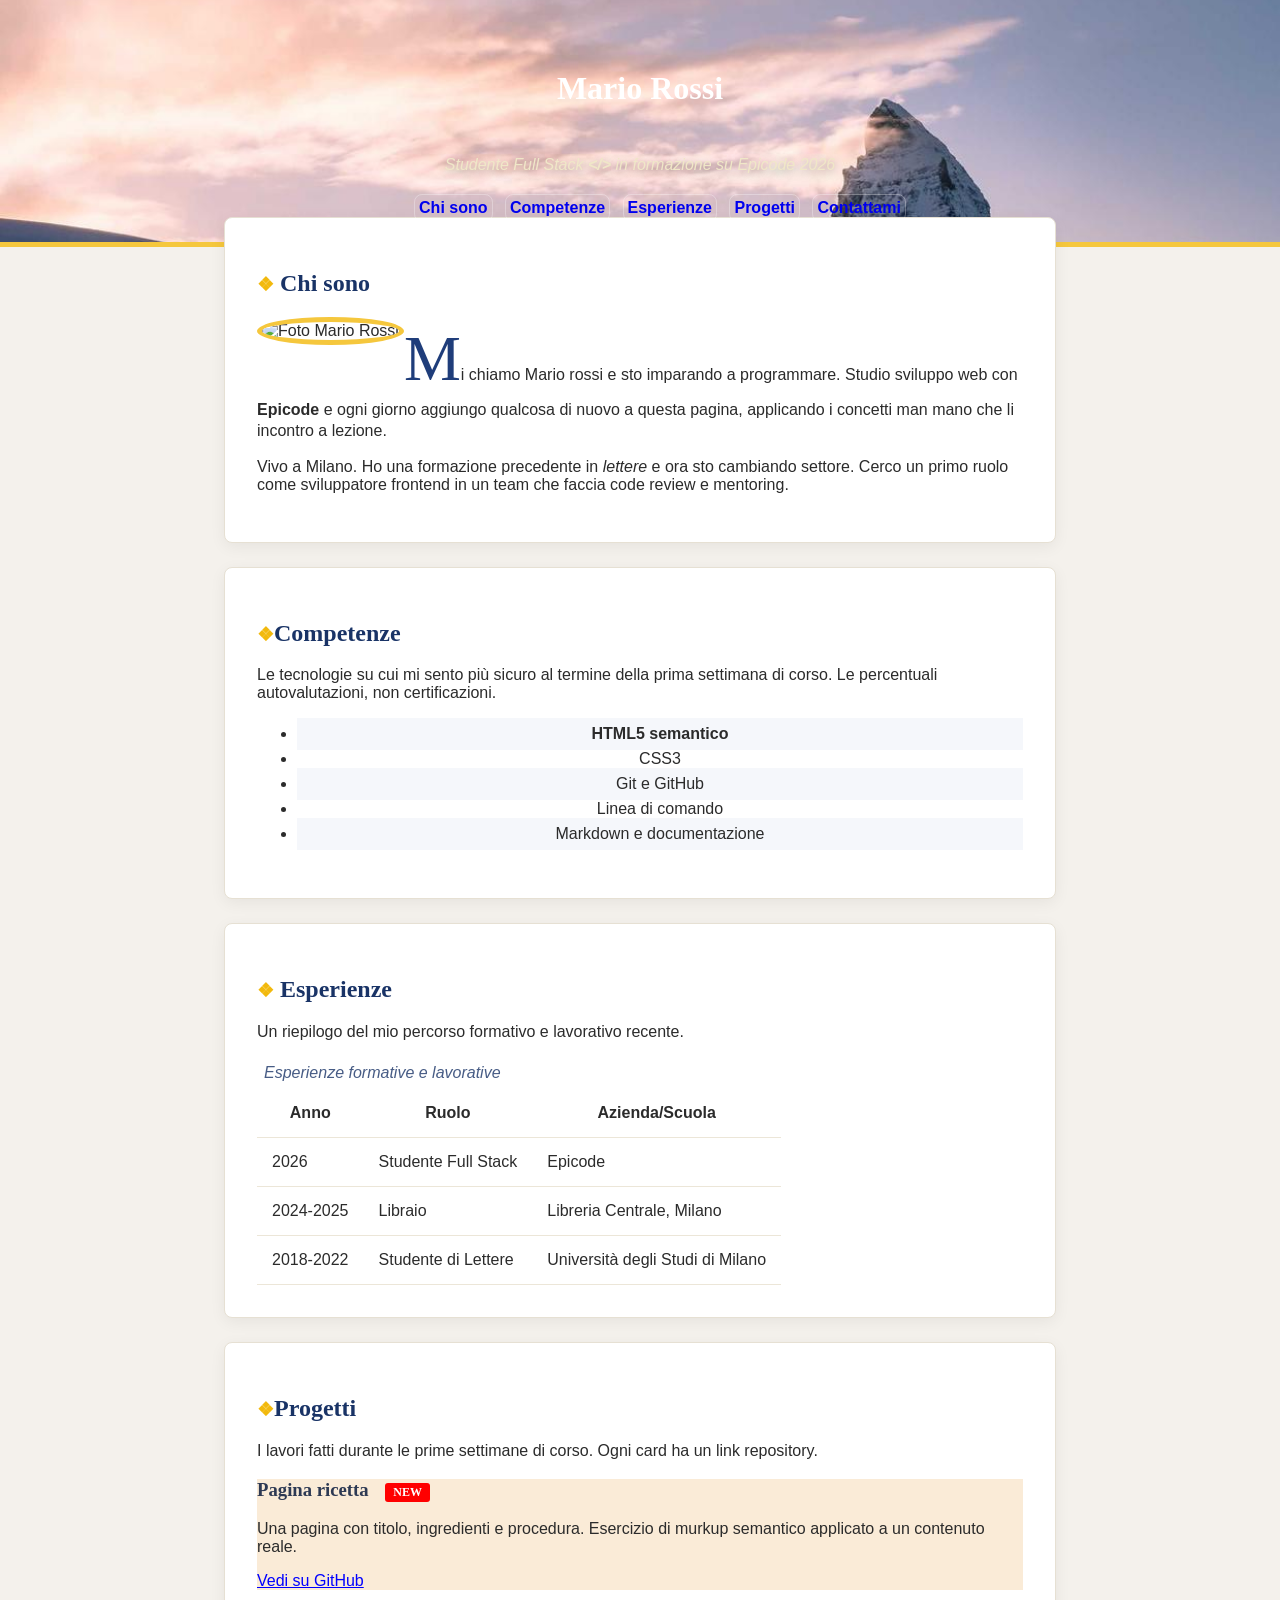
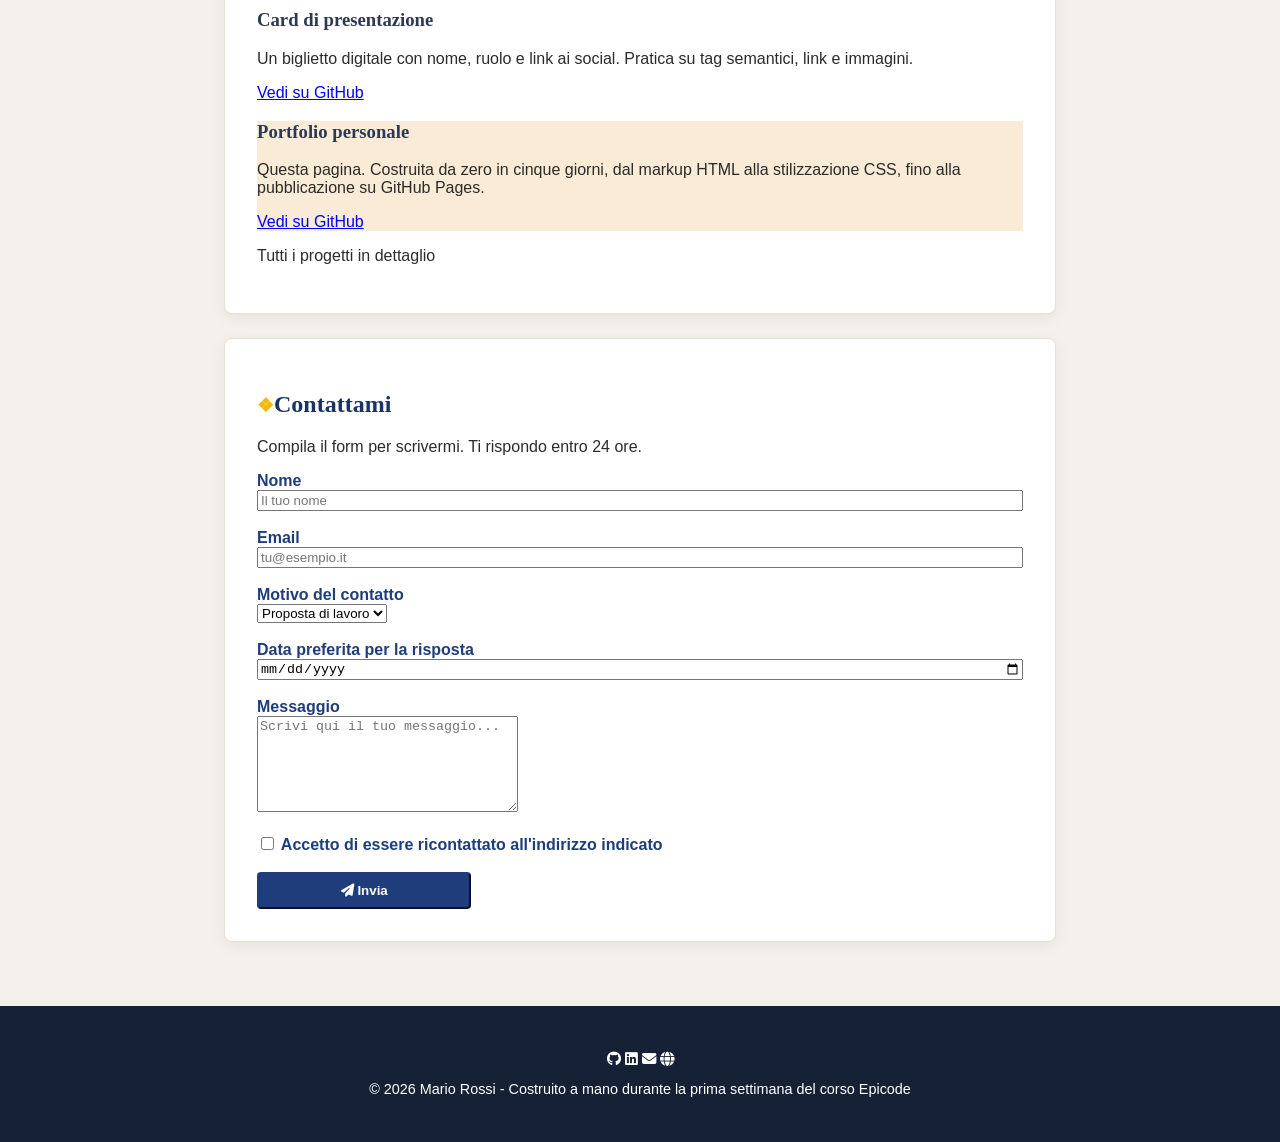
==== index.html @ e57712e3 "p1" ====
<!DOCTYPE html>
<html lang="it">

<head>
    <meta charset="UTF-8">
    <meta name="viewport" content="width=device-width, initial-scale=1.0">
    <title>Mario Rossi</title>
    <link rel="stylesheet" href="https://cdnjs.cloudflare.com/ajax/libs/font-awesome/6.7.2/css/all.min.css" />
    <link rel="stylesheet" type="text/css" href="assets/css/style.css" />
</head>

<body>

    <header>


        <div>
            <h1> Mario Rossi</h1>
            <p> Studente Full Stack <b>&lt;/&gt;</b> in formazione su Epicode 2026 </p>
        </div>

        <nav>
            <ul>
                <li> <a href="#first"> Chi sono</a> </li>
                <li> <a href="#second"> Competenze</a> </li>
                <li> <a href="#third"> Esperienze</a> </li>
                <li> <a href="#fourth"> Progetti</a> </li>
                <li> <a href="#fifth"> Contattami</a> </li>
            </ul>
        </nav>
    </header>
    <main>
        <section class="sos">
            <div class="chiSono">

                <h2 id="first"> Chi sono </h2>
                <img src="https://lorenzogermanibarbershop.it/wp-content/uploads/2023/11/Top-9-Hairstyles-Suitable-for-Square-Face-Shape-%EF%BC%882023%EF%BC%89.jpg"
                    alt="Foto Mario Rossi">

                <div class="par">
                    <p>
                        Mi chiamo Mario rossi e sto imparando a programmare. Studio sviluppo web con <b>Epicode</b> e
                        ogni giorno aggiungo qualcosa di nuovo a questa pagina, applicando i concetti man mano che li incontro a lezione.
                    </p>
                </div>
                <div>
                    <p>
                        Vivo a Milano. Ho una formazione precedente in <i>lettere</i> e ora sto cambiando settore.
                        Cerco un primo ruolo come sviluppatore frontend in un team che faccia code review e mentoring.
                    </p>
                </div>
            </div>
        </section>
        <section class="sos">
            <h2 id="second">Competenze</h2>
            <p>Le tecnologie su cui mi sento più sicuro al termine della prima settimana di corso.
                Le percentuali autovalutazioni, non certificazioni.
            </p>

            <div class="competenze">
                <ul>
                    <li> HTML5 semantico </li>
                    <li> CSS3 </li>
                    <li> Git e GitHub </li>
                    <li> Linea di comando</li>
                    <li> Markdown e documentazione</li>
                </ul>
            </div>
        </section>
        <section class="sos">
            <h2 id="third"> Esperienze </h2>
            <p> Un riepilogo del mio percorso formativo e lavorativo recente.</p>
       
            <table>
                <thead>
                    <caption> Esperienze formative e lavorative</caption>
                    <tr>
                        <th> Anno </th>
                        <th> Ruolo </th>
                        <th> Azienda/Scuola </th>
                    </tr>
                </thead>
                <tbody>
                    <tr>
                        <td> 2026 </td>
                        <td> Studente Full Stack</td>
                        <td> Epicode</td>
                    </tr>
                </tbody>
                <tbody>
                    <tr>
                        <td> 2024-2025 </td>
                        <td> Libraio </td>
                        <td> Libreria Centrale, Milano </td>
                    </tr>
                </tbody>
                <tbody>
                    <tr>
                        <td> 2018-2022 </td>
                        <td> Studente di Lettere </td>
                        <td> Università degli Studi di Milano </td>
                    </tr>
                </tbody>
            </table>
        </section>
        <section class="sos">
            <h2 id="fourth">Progetti</h2>
            <p> I lavori fatti durante le prime settimane di corso. Ogni card ha un link repository. </p>

            <article class="links">
                <h3>Pagina ricetta </h3>
                <p> Una pagina con titolo, ingredienti e procedura.
                    Esercizio di murkup semantico applicato a un contenuto reale.</p>
                <a href="javascript:void(0);"> Vedi su GitHub</a>
            </article>

            <article class="links">
                <h3>Card di presentazione</h3>
                <p> Un biglietto digitale con nome, ruolo e link ai social. Pratica su tag semantici, link e immagini.
                </p>
                <a href="javascript:void(0);"> Vedi su GitHub</a>
            </article>
            <article class="links">
                <h3>Portfolio personale</h3>
                <p> Questa pagina. Costruita da zero in cinque giorni, dal markup HTML alla stilizzazione CSS, fino
                    alla pubblicazione su GitHub Pages. </p>
                <a href="javascript:void(0);"> Vedi su GitHub</a>
            </article>
            <p> Tutti i progetti in dettaglio </p>
        </section>
        <section class="sos">
            <h2 id="fifth">Contattami</h2>
            <p> Compila il form per scrivermi. Ti rispondo entro 24 ore.</p>

            <div class="form">
                <form>
                    <!-- nome -->
                    <label for="name"> Nome</label> <br>
                    <input type="text" id="nome" name="nome" placeholder="Il tuo nome" />
                    <br><br>
            </div>
            <div class="form">
                <!-- email -->
                <label for="email">Email</label><br>
                <input type="email" id="email" name="email" placeholder="tu@esempio.it" />
                <br><br>
            </div>

            <div class="form">
                <!-- motivo del contatto -->
                <label for="motivo">Motivo del contatto</label><br>
                <select id="motivo" name="motivo">
                    <option value="PL">Proposta di lavoro</option>
                </select>
                <br><br>
            </div>

            <div class="form">
                <!-- data -->
                <label for="data">Data preferita per la risposta</label><br>
                <input type="date" id="data" name="data" />
                <br><br>
            </div>

            <div class="form">
                <!-- messaggio -->
                <label for="messaggio">Messaggio</label><br>
                <textarea id="messaggio" name="messaggio" rows="6" cols="30"
                    placeholder="Scrivi qui il tuo messaggio..."></textarea>
                <br><br>
            </div>

            <div class="form">
                <!-- checkbox -->
                <input type="checkbox" id="consenso" name="consenso" />
                <label for="consenso"> Accetto di essere ricontattato all'indirizzo indicato</label>
                <br><br>
            </div>


            <!-- pulsante -->
            <button type="submit">
                <i class="fa-solid fa-paper-plane"> </i>
                Invia</button>
        </section>
        </form>
    </main>

    <footer id="site-footer">
        <p>
            <i class="fa-brands fa-github"></i>
            <i class="fa-brands fa-linkedin"></i>
            <i class="fa-solid fa-envelope"></i>
            <i class="fa-solid fa-globe"></i>
        </p>
        <p> © 2026 Mario Rossi - Costruito a mano durante la prima settimana del corso Epicode </p>
    </footer>

</body>

</html>
---- assets/css/style.css ----
*,
*::before,
*::after {
    box-sizing: border-box;
}

@import url('https://fonts.googleapis.com/css2?family=Playfair+Display:ital,wght@0,400..900;1,400..900&display=swap');

body {
    font-family:'Inter', Arial, sans-serif;
    background-color: #f4f1ec;
    color:#2b2b2b;
    margin: 0;
}

h1, h2, h3{
    font-family: 'Playfair Display', Georgia, serif;
}

header {
    background-image: url('../img/img1.jpg');
    background-size: cover;
    background-position: center;
    border-bottom: 5px solid hsl(45, 90%, 60%);
}

main {
    max-width: 920px;
    margin: 0 auto;
    padding: 40px 20px;
}

h1 {
    padding-top: 70px;
    padding-bottom: 33px;
    margin: 0;
    color: white;
    text-align: center;
}

header p {
    color: #f0e7c8;
    font-style: italic;
    text-align: center;
    text-shadow: 0 3px 10px rgba(0, 0, 0, 0.4 );
}

.sos {
    background-color: white;
    padding: 32px;
    margin: 24px;
    border: 1px solid #e6e0d3;
    border-radius: 8px;
    box-shadow: 0 4px 16px rgba(0, 0, 0, 0.06);
}

section:first-of-type{
    margin-top:-70px;
}

main section h2::before {
    content: '\2756';
    color: hsl(45, 90%, 50%);
    font-size: 0.8em;
}

h2 {
    color: hsl(220, 60%, 25%);
}

h3{
    color:hsl(220, 30%, 25%);
}

img {
    border-radius: 50%;
    border: 5px solid  hsl(45, 90%, 60%);
    float: left;
    max-width: 20%;
}

.par {
    line-height: 1.3;
}

.par p::first-letter {
    font-size: 4em;
    font-family:'Playfair Display', Georgia, serif; 
    color: #1F3D7A;
}

ul {
    text-align: center;
}

nav ul li {
    border: 1px solid rgba(255,255,255,0.3);
    border-radius: 8px;
    text-align: center;
    font-weight: bold;
    list-style-type: none;
    display: inline-block;
    padding: 4px;
    margin: 4px;
}

nav a{
    text-decoration: none;
}

nav a:visited{
     color: white;
}

nav a:hover {
    border:hsl(45, 90%, 60%);
    background-color:hsl(45, 90%, 60%);
}

.sos caption { 
     font-style: italic;
     text-align:left;
     margin: 7px;
     color: hsl(220, 30%, 40%)
}

.sos table, td, th{
 border-bottom: 1px solid #ece6d8;
 border-collapse: collapse;
 padding: 15px;
}

.competenze li:first-child {
    font-weight: bold;
}

.competenze li:nth-child(odd) {
    line-height: 2;
    background-color: #F5F7FB;
}

.links:nth-of-type(odd) {
    background-color: antiquewhite;
}

.links:first-of-type h3::after {
    content: "NEW";
    display: inline-block;
    padding: 2px 8px;
    margin-left: 12px;
    background-color: red;
    color: #ffffff;
    border-radius: 3px;
    font-size: 0.75rem;
}

.links a:link,
a:visited {
    color: blue;
}

.links a:hover {
    color: red;
}

button {
    background-color: hsl(220, 60%, 30%);
    border-color: hsl(220, 60%, 30%);
    font-weight: bold;
    border-radius: 4px;
    font-family:'Inter', Arial, sans-serif;
    width: 28%;
    padding: 9px;
    color: #ffffff
}

button:hover {
    background-color: hsl(220, 60%, 45%)
}

.form {
    color: #1F3D7A;
    font-family:'Inter', Arial, sans-serif;
    font-weight: bold;
}

.form input {
    width: 100%;
}

.form input[type="checkbox"] {
    width: auto;
}


#site-footer {
    background-color: #172136;
    color: #ffffff;
    text-align: center;
    font-size: 0.9rem;
    padding: 30px;
}
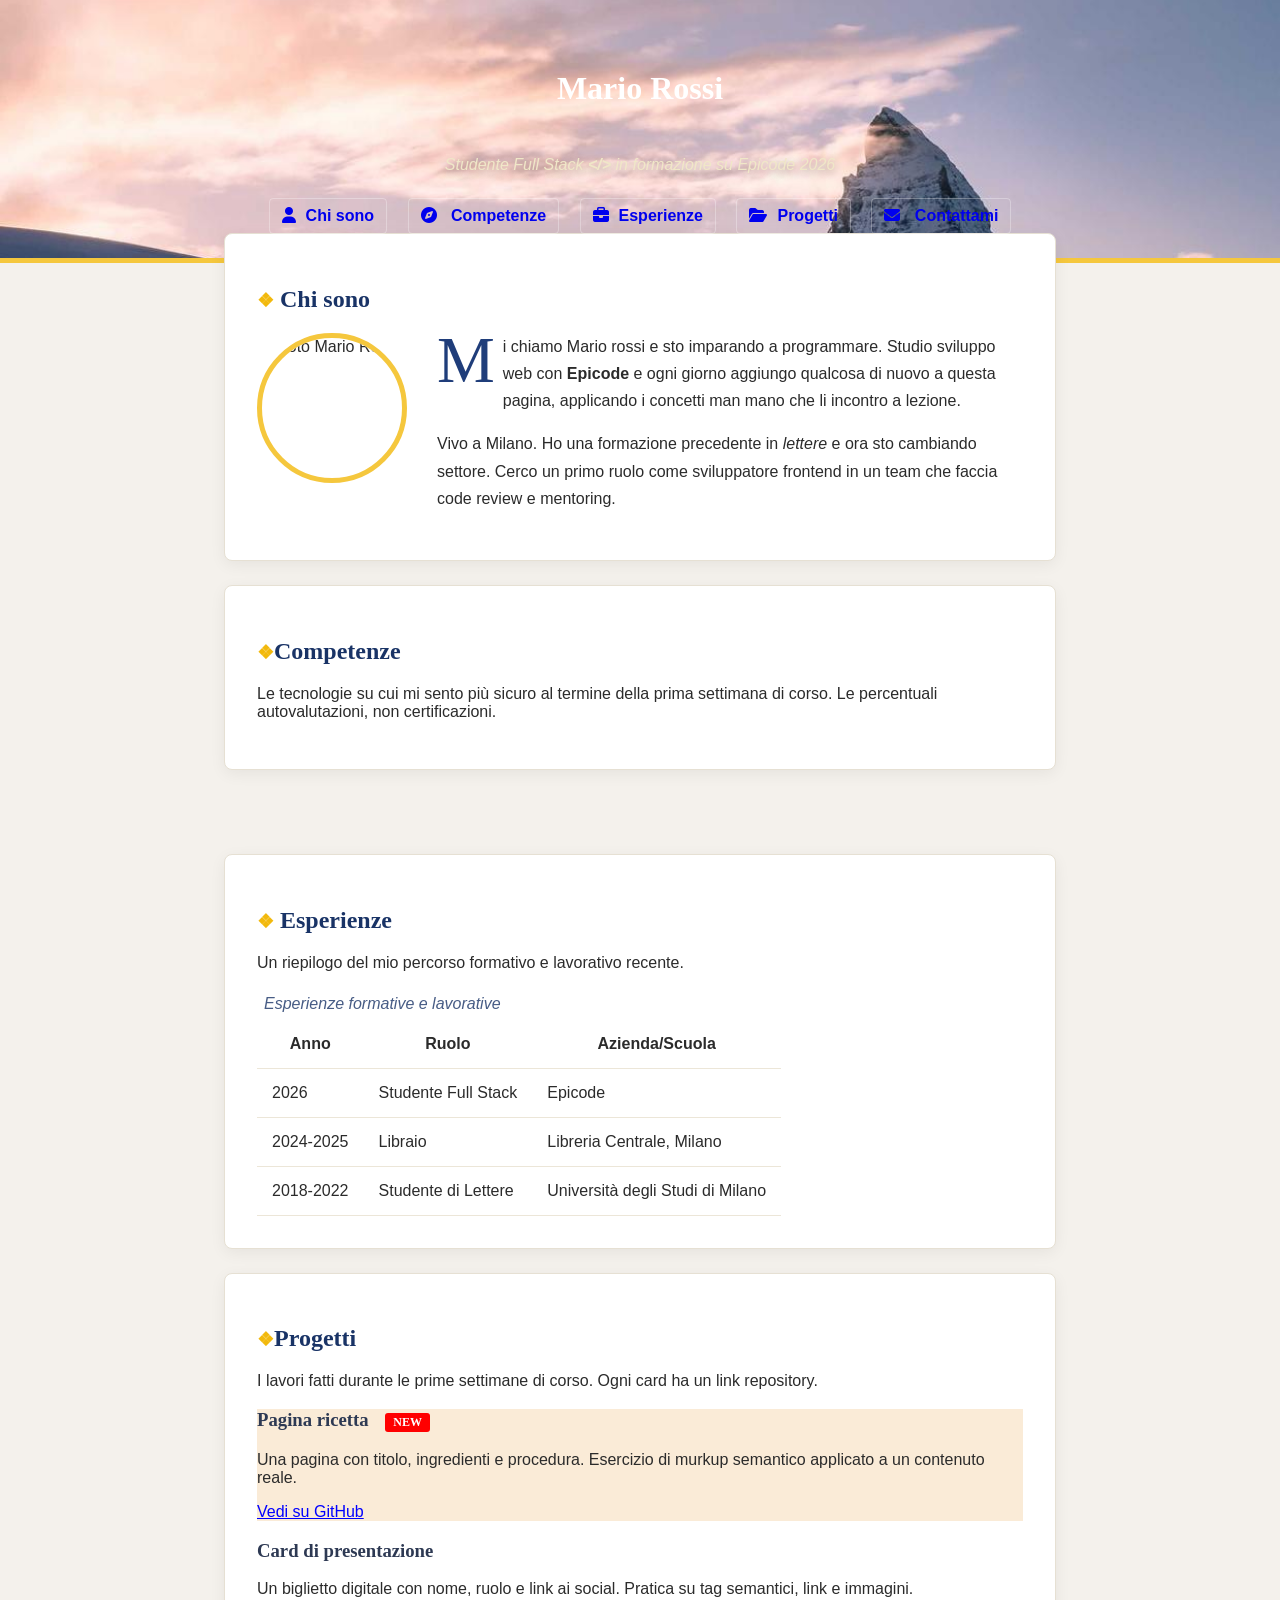
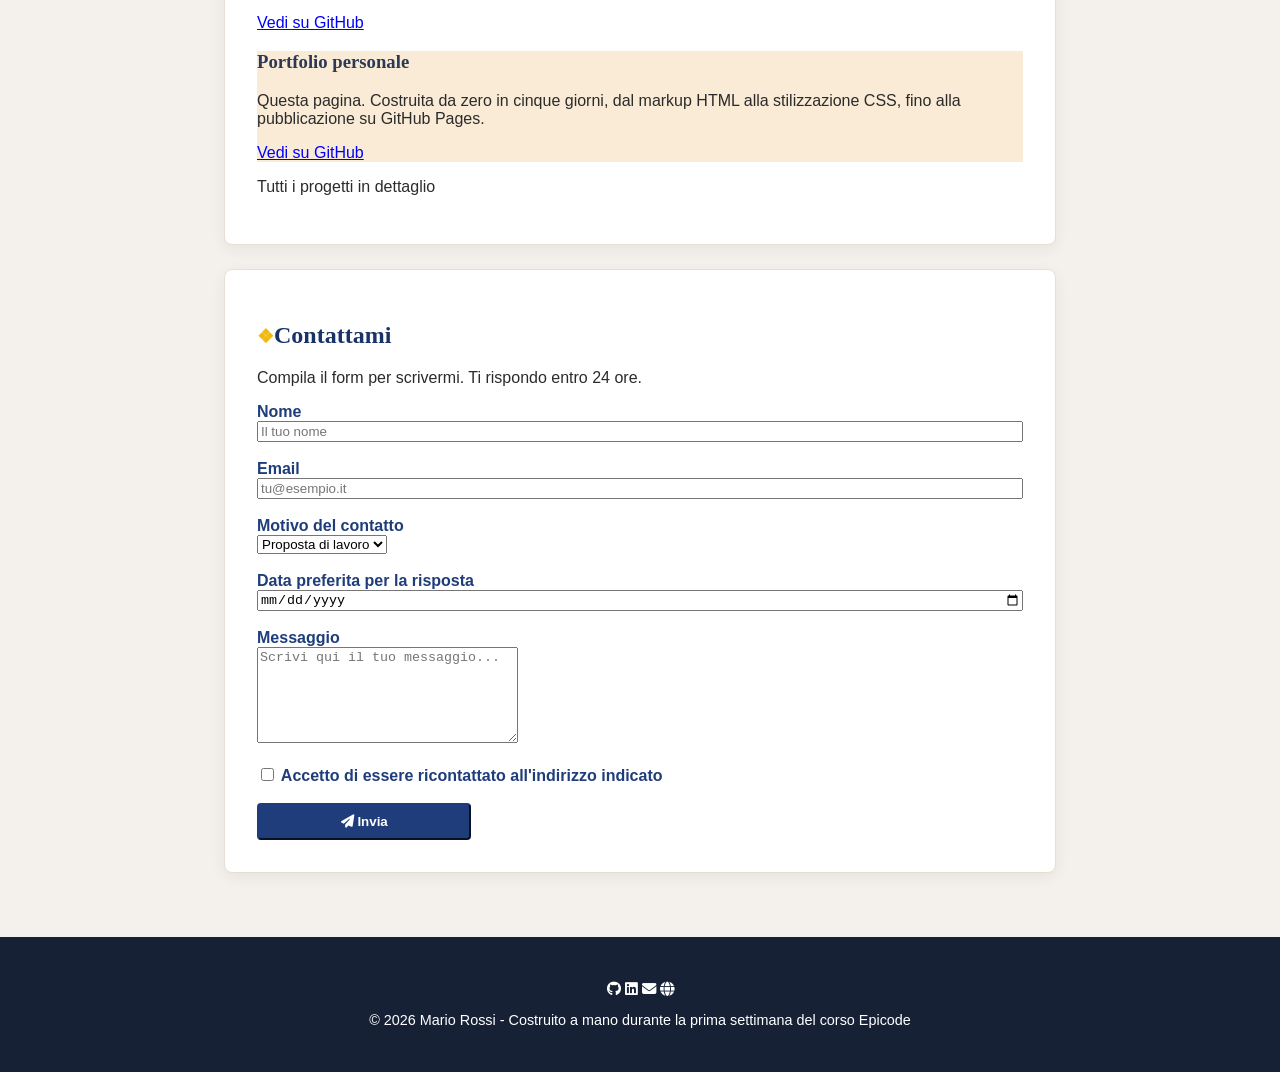
==== commit fb74da25: "p1" ====
--- a/index.html
+++ b/index.html
@@ -21,11 +21,11 @@
 
         <nav>
             <ul>
-                <li> <a href="#first"> Chi sono</a> </li>
-                <li> <a href="#second"> Competenze</a> </li>
-                <li> <a href="#third"> Esperienze</a> </li>
-                <li> <a href="#fourth"> Progetti</a> </li>
-                <li> <a href="#fifth"> Contattami</a> </li>
+                <li> <a href="#first"><i class="fa-solid fa-user"></i>Chi sono</a> </li>
+                <li> <a href="#second"><i class="fa-solid fa-compass"></i> Competenze</a> </li>
+                <li> <a href="#third"> <i class="fa-solid fa-briefcase"></i>Esperienze</a> </li>
+                <li> <a href="#fourth"> <i class="fa-solid fa-folder-open"></i>Progetti</a> </li>
+                <li> <a href="#fifth"><i class="fa-solid fa-envelope"></i> Contattami</a> </li>
             </ul>
         </nav>
     </header>
@@ -36,41 +36,29 @@
                 <h2 id="first"> Chi sono </h2>
                 <img src="https://lorenzogermanibarbershop.it/wp-content/uploads/2023/11/Top-9-Hairstyles-Suitable-for-Square-Face-Shape-%EF%BC%882023%EF%BC%89.jpg"
                     alt="Foto Mario Rossi">
+                <p>
+                    <span class="lettera">M</span>i chiamo Mario rossi e sto imparando a programmare. Studio sviluppo
+                    web con <b>Epicode</b> e
+                    ogni giorno aggiungo qualcosa di nuovo a questa pagina, applicando i concetti man mano che li
+                    incontro a lezione.
+                </p>
 
-                <div class="par">
-                    <p>
-                        Mi chiamo Mario rossi e sto imparando a programmare. Studio sviluppo web con <b>Epicode</b> e
-                        ogni giorno aggiungo qualcosa di nuovo a questa pagina, applicando i concetti man mano che li incontro a lezione.
-                    </p>
-                </div>
-                <div>
-                    <p>
-                        Vivo a Milano. Ho una formazione precedente in <i>lettere</i> e ora sto cambiando settore.
-                        Cerco un primo ruolo come sviluppatore frontend in un team che faccia code review e mentoring.
-                    </p>
-                </div>
+                <p>
+                    Vivo a Milano. Ho una formazione precedente in <i>lettere</i> e ora sto cambiando settore.
+                    Cerco un primo ruolo come sviluppatore frontend in un team che faccia code review e mentoring.
+                </p>
             </div>
         </section>
         <section class="sos">
             <h2 id="second">Competenze</h2>
             <p>Le tecnologie su cui mi sento più sicuro al termine della prima settimana di corso.
                 Le percentuali autovalutazioni, non certificazioni.
-            </p>
-
-            <div class="competenze">
-                <ul>
-                    <li> HTML5 semantico </li>
-                    <li> CSS3 </li>
-                    <li> Git e GitHub </li>
-                    <li> Linea di comando</li>
-                    <li> Markdown e documentazione</li>
-                </ul>
-            </div>
         </section>
+        <br><br>
         <section class="sos">
             <h2 id="third"> Esperienze </h2>
             <p> Un riepilogo del mio percorso formativo e lavorativo recente.</p>
-       
+
             <table>
                 <thead>
                     <caption> Esperienze formative e lavorative</caption>
--- a/assets/css/style.css
+++ b/assets/css/style.css
@@ -76,44 +76,57 @@
     border-radius: 50%;
     border: 5px solid  hsl(45, 90%, 60%);
     float: left;
-    max-width: 20%;
-}
-
-.par {
-    line-height: 1.3;
-}
-
-.par p::first-letter {
-    font-size: 4em;
+    height:150px;
+    width: 150px;
+    object-fit: cover;
+    margin-right: 30px;
+    margin-bottom: 10px;
+}
+
+.chiSono p {
+    line-height: 1.7;
+    margin-bottom: 20 px;
+}
+
+.lettera {
+    float: left;
+    margin-right: 8px;
+    line-height: 0.85;
+    font-size: 65px;
     font-family:'Playfair Display', Georgia, serif; 
     color: #1F3D7A;
 }
 
-ul {
-    text-align: center;
+nav ul {
+    text-align: center;
+    padding: 0;
+}
+
+nav ul li i{
+    padding-right: 10px;
 }
 
 nav ul li {
+    display: inline-block;
     border: 1px solid rgba(255,255,255,0.3);
-    border-radius: 8px;
+    border-radius: 4px;
     text-align: center;
     font-weight: bold;
     list-style-type: none;
-    display: inline-block;
-    padding: 4px;
-    margin: 4px;
+    padding: 8px 12px;
+    margin: 8px;
 }
 
 nav a{
     text-decoration: none;
+    border-radius:8px;
 }
 
 nav a:visited{
      color: white;
 }
 
-nav a:hover {
-    border:hsl(45, 90%, 60%);
+nav ul li:hover {
     background-color:hsl(45, 90%, 60%);
 }
 
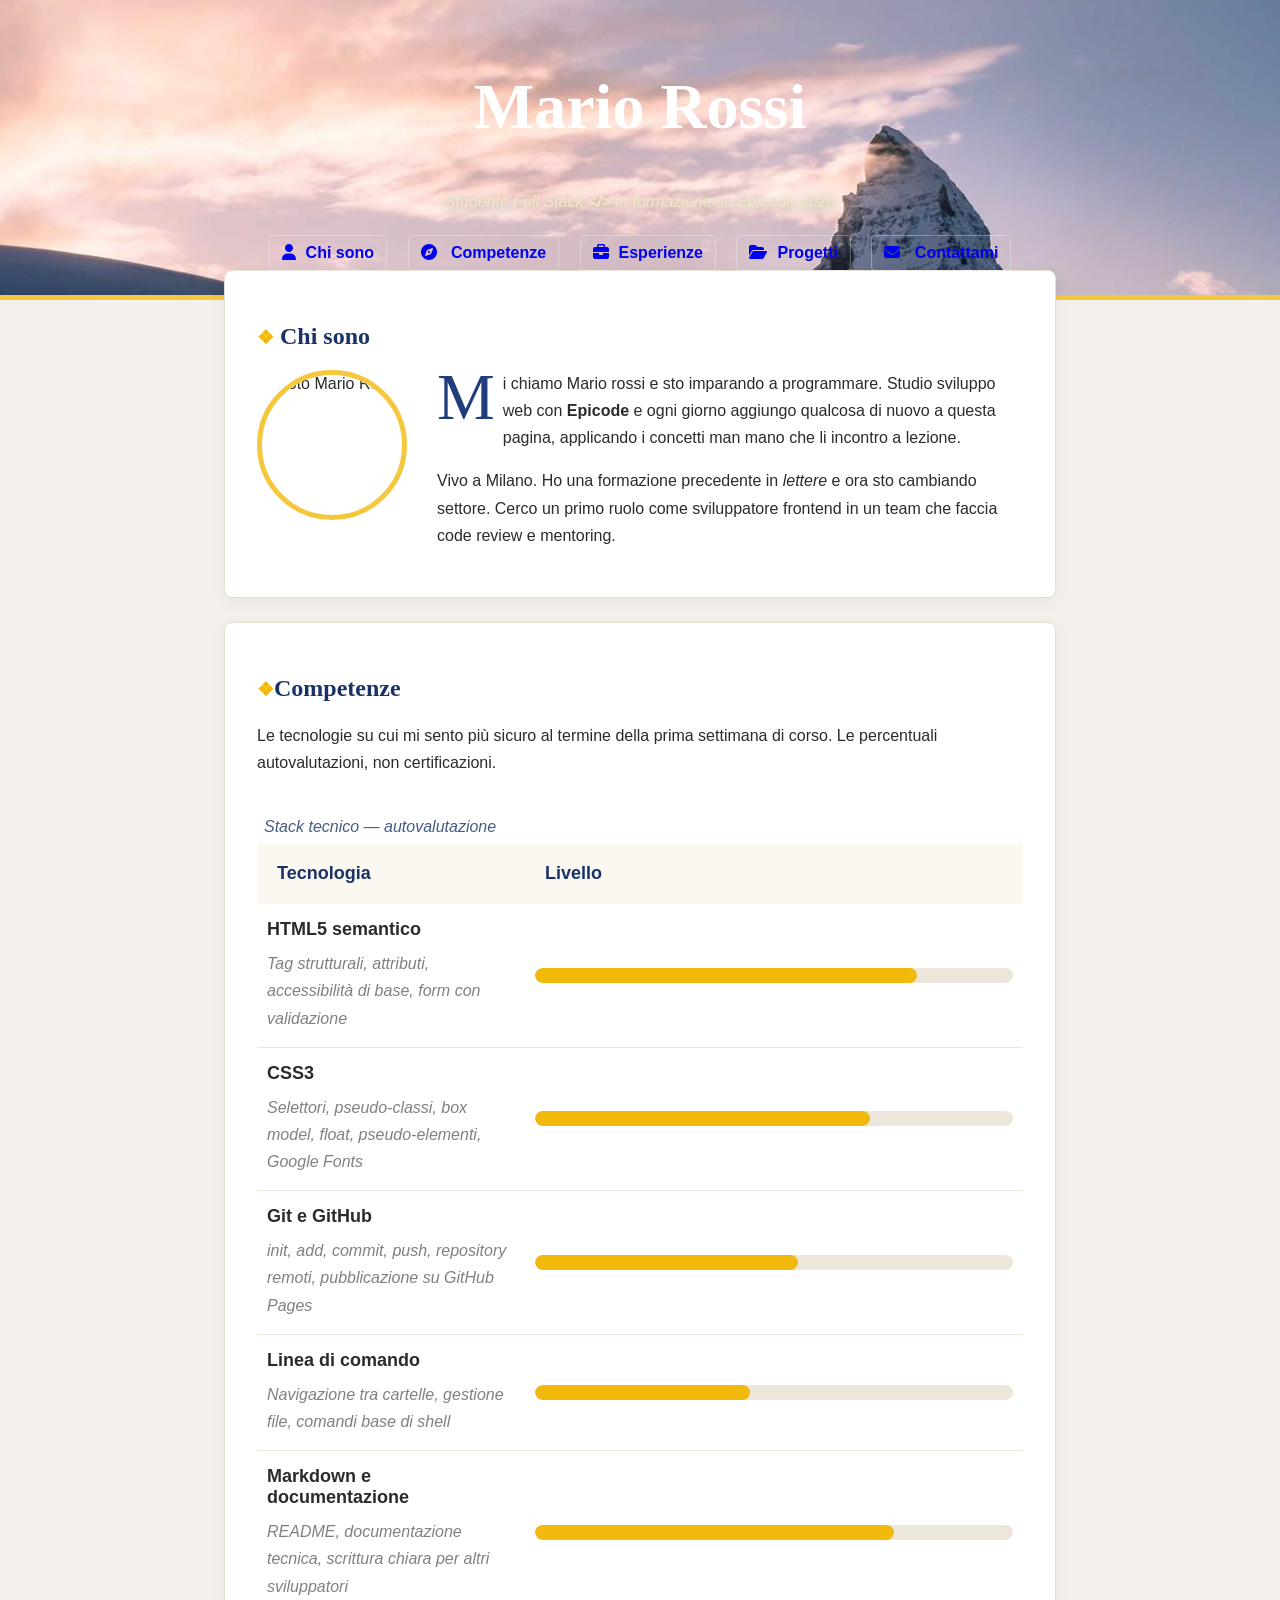
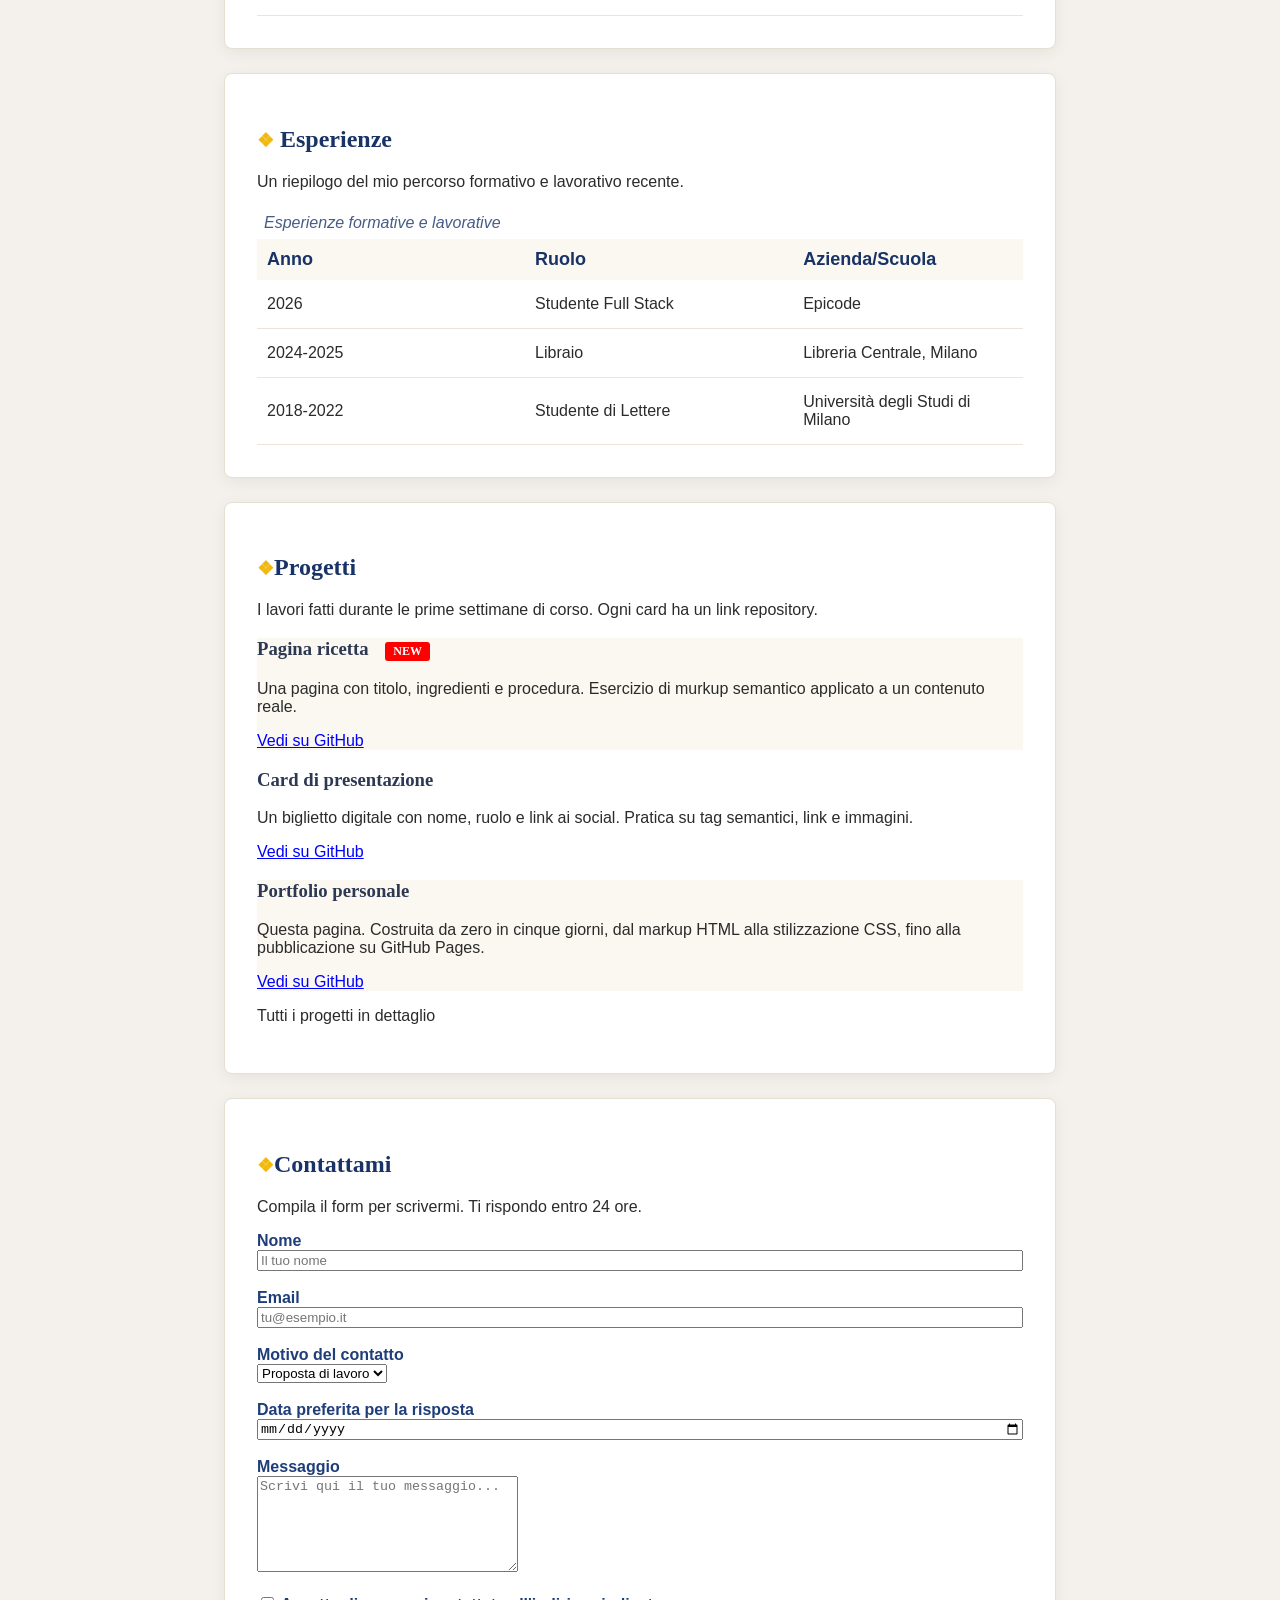
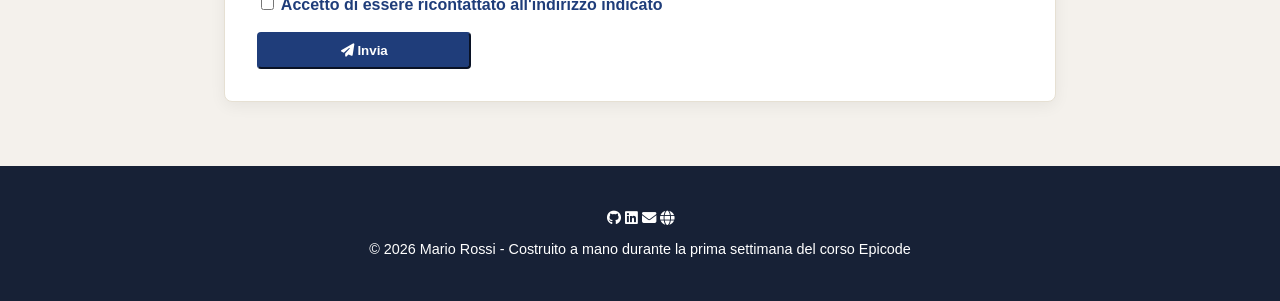
==== commit cc49894b: "p1" ====
--- a/index.html
+++ b/index.html
@@ -49,48 +49,136 @@
                 </p>
             </div>
         </section>
+
         <section class="sos">
             <h2 id="second">Competenze</h2>
-            <p>Le tecnologie su cui mi sento più sicuro al termine della prima settimana di corso.
-                Le percentuali autovalutazioni, non certificazioni.
-        </section>
-        <br><br>
+            <div class="competenze">
+                <p>Le tecnologie su cui mi sento più sicuro al termine della prima settimana di corso.
+                    Le percentuali autovalutazioni, non certificazioni.</p>
+
+                <table>
+                    <caption>Stack tecnico — autovalutazione</caption>
+
+                    <thead>
+                        <tr>
+                            <th>Tecnologia</th>
+                            <th>Livello</th>
+                        </tr>
+                    </thead>
+
+                    <tbody>
+                        <tr>
+                            <td>
+                                <b>HTML5 semantico</b>
+                                <p>Tag strutturali, attributi, accessibilità
+                                    di base, form con validazione</p>
+                            </td>
+
+                            <td>
+                                <div class="barra">
+                                    <div class="progresso html"></div>
+                                </div>
+                            </td>
+                        </tr>
+
+                        <tr>
+                            <td>
+                                <b>CSS3</b>
+                                <p>Selettori, pseudo-classi, box model,
+                                    float, pseudo-elementi, Google Fonts</p>
+                            </td>
+
+                            <td>
+                                <div class="barra">
+                                    <div class="progresso css"></div>
+                                </div>
+                            </td>
+                        </tr>
+
+                        <tr>
+                            <td>
+                                <b>Git e GitHub</b>
+                                <p>init, add, commit, push, repository remoti,
+                                    pubblicazione su GitHub Pages</p>
+                            </td>
+
+                            <td>
+                                <div class="barra">
+                                    <div class="progresso git"></div>
+                                </div>
+                            </td>
+                        </tr>
+
+                        <tr>
+                            <td>
+                                <b>Linea di comando</b>
+                                <p>Navigazione tra cartelle, gestione file,
+                                    comandi base di shell</p>
+                            </td>
+
+                            <td>
+                                <div class="barra">
+                                    <div class="progresso terminale"></div>
+                                </div>
+                            </td>
+                        </tr>
+
+                        <tr>
+                            <td>
+                                <b>Markdown e documentazione</b>
+                                <p>README, documentazione tecnica,
+                                    scrittura chiara per altri sviluppatori</p>
+                            </td>
+
+                            <td>
+                                <div class="barra">
+                                    <div class="progresso markdown"></div>
+                                </div>
+                            </td>
+                        </tr>
+                    </tbody>
+                </table>
+            </div>
+        </section>
+
         <section class="sos">
             <h2 id="third"> Esperienze </h2>
             <p> Un riepilogo del mio percorso formativo e lavorativo recente.</p>
-
-            <table>
-                <thead>
-                    <caption> Esperienze formative e lavorative</caption>
-                    <tr>
-                        <th> Anno </th>
-                        <th> Ruolo </th>
-                        <th> Azienda/Scuola </th>
-                    </tr>
-                </thead>
-                <tbody>
-                    <tr>
-                        <td> 2026 </td>
-                        <td> Studente Full Stack</td>
-                        <td> Epicode</td>
-                    </tr>
-                </tbody>
-                <tbody>
-                    <tr>
-                        <td> 2024-2025 </td>
-                        <td> Libraio </td>
-                        <td> Libreria Centrale, Milano </td>
-                    </tr>
-                </tbody>
-                <tbody>
-                    <tr>
-                        <td> 2018-2022 </td>
-                        <td> Studente di Lettere </td>
-                        <td> Università degli Studi di Milano </td>
-                    </tr>
-                </tbody>
-            </table>
-        </section>
+            <div class="esperienze">
+                <table>
+                    <thead>
+                        <caption> Esperienze formative e lavorative</caption>
+                        <tr>
+                            <th> Anno </th>
+                            <th> Ruolo </th>
+                            <th> Azienda/Scuola </th>
+                        </tr>
+                    </thead>
+                    <tbody>
+                        <tr>
+                            <td> 2026 </td>
+                            <td> Studente Full Stack</td>
+                            <td> Epicode</td>
+                        </tr>
+                    </tbody>
+                    <tbody>
+                        <tr>
+                            <td> 2024-2025 </td>
+                            <td> Libraio </td>
+                            <td> Libreria Centrale, Milano </td>
+                        </tr>
+                    </tbody>
+                    <tbody>
+                        <tr>
+                            <td> 2018-2022 </td>
+                            <td> Studente di Lettere </td>
+                            <td> Università degli Studi di Milano </td>
+                        </tr>
+                    </tbody>
+                </table>
+            </div>
+        </section>
+        
         <section class="sos">
             <h2 id="fourth">Progetti</h2>
             <p> I lavori fatti durante le prime settimane di corso. Ogni card ha un link repository. </p>
--- a/assets/css/style.css
+++ b/assets/css/style.css
@@ -7,13 +7,15 @@
 @import url('https://fonts.googleapis.com/css2?family=Playfair+Display:ital,wght@0,400..900;1,400..900&display=swap');
 
 body {
-    font-family:'Inter', Arial, sans-serif;
+    font-family: 'Inter', Arial, sans-serif;
     background-color: #f4f1ec;
-    color:#2b2b2b;
+    color: #2b2b2b;
     margin: 0;
 }
 
-h1, h2, h3{
+h1,
+h2,
+h3 {
     font-family: 'Playfair Display', Georgia, serif;
 }
 
@@ -36,13 +38,14 @@
     margin: 0;
     color: white;
     text-align: center;
+    font-size: 4em;
 }
 
 header p {
     color: #f0e7c8;
     font-style: italic;
     text-align: center;
-    text-shadow: 0 3px 10px rgba(0, 0, 0, 0.4 );
+    text-shadow: 0 3px 10px rgba(0, 0, 0, 0.4);
 }
 
 .sos {
@@ -54,8 +57,8 @@
     box-shadow: 0 4px 16px rgba(0, 0, 0, 0.06);
 }
 
-section:first-of-type{
-    margin-top:-70px;
+section:first-of-type {
+    margin-top: -70px;
 }
 
 main section h2::before {
@@ -68,15 +71,15 @@
     color: hsl(220, 60%, 25%);
 }
 
-h3{
-    color:hsl(220, 30%, 25%);
+h3 {
+    color: hsl(220, 30%, 25%);
 }
 
 img {
     border-radius: 50%;
-    border: 5px solid  hsl(45, 90%, 60%);
+    border: 5px solid hsl(45, 90%, 60%);
     float: left;
-    height:150px;
+    height: 150px;
     width: 150px;
     object-fit: cover;
     margin-right: 30px;
@@ -93,7 +96,7 @@
     margin-right: 8px;
     line-height: 0.85;
     font-size: 65px;
-    font-family:'Playfair Display', Georgia, serif; 
+    font-family: 'Playfair Display', Georgia, serif;
     color: #1F3D7A;
 }
 
@@ -102,13 +105,13 @@
     padding: 0;
 }
 
-nav ul li i{
+nav ul li i {
     padding-right: 10px;
 }
 
 nav ul li {
     display: inline-block;
-    border: 1px solid rgba(255,255,255,0.3);
+    border: 1px solid rgba(255, 255, 255, 0.3);
     border-radius: 4px;
     text-align: center;
     font-weight: bold;
@@ -117,43 +120,128 @@
     margin: 8px;
 }
 
-nav a{
+nav a {
     text-decoration: none;
-    border-radius:8px;
-}
-
-nav a:visited{
-     color: white;
+    border-radius: 8px;
+}
+
+nav a:visited {
+    color: white;
+}
+
+nav a:hover{
+    color: #1F3D7A;
 }
 
 nav ul li:hover {
-    background-color:hsl(45, 90%, 60%);
-}
-
-.sos caption { 
-     font-style: italic;
-     text-align:left;
-     margin: 7px;
-     color: hsl(220, 30%, 40%)
-}
-
-.sos table, td, th{
- border-bottom: 1px solid #ece6d8;
- border-collapse: collapse;
- padding: 15px;
-}
-
-.competenze li:first-child {
-    font-weight: bold;
-}
-
-.competenze li:nth-child(odd) {
-    line-height: 2;
-    background-color: #F5F7FB;
-}
+    background-color: hsl(45, 90%, 60%);
+}
+
+.competenze>p {
+    line-height: 1.7;
+    margin-bottom: 35px;
+}
+
+.competenze table {
+    border-collapse: collapse;
+}
+
+.competenze caption {
+    font-style: italic;
+    text-align: left;
+    margin: 7px;
+    color: hsl(220, 30%, 40%);
+}
+
+.competenze th {
+    background-color: #fbf8f1;
+    color: hsl(220, 60%, 25%);
+    padding: 20px;
+    text-align: left;
+    font-size: 18px;
+}
+
+.competenze th:first-child {
+    width: 35%;
+}
+
+.competenze td {
+    padding: 15px 10px;
+    border-bottom: 1px solid #ece6d8;
+}
+
+.competenze td b {
+    font-size: 18px;
+}
+
+.competenze td p {
+    font-style: italic;
+    color: grey ;
+    line-height: 1.7;
+    margin-top: 10px;
+    margin-bottom: 0;
+}
+
+.barra {
+    width: 100%;
+    height: 15px;
+    background-color: #ece6db;
+    border-radius: 20px;
+    overflow: hidden;
+}
+
+.progresso {
+    height: 100%;
+    background-color: hsl(45, 90%, 50%);
+    border-radius: 20px;
+}
+
+.html {
+    width: 80%;
+}
+
+.css {
+    width: 70%;
+}
+
+.git {
+    width: 55%;
+}
+
+.terminale {
+    width: 45%;
+}
+
+.markdown {
+    width: 75%;
+}
+
+.esperienze table{
+   border-collapse: collapse;
+}
+
+.esperienze caption{
+    font-style: italic;
+    text-align: left;
+    margin: 7px;
+    color: hsl(220, 30%, 40%);
+}
+.esperienze th {
+    background-color: #fbf8f1;
+    color: hsl(220, 60%, 25%);
+    padding: 10px;
+    width:35%;
+    text-align: left;
+    font-size: 18px;
+}
+.esperienze td {
+    padding: 15px 10px;
+    border-bottom: 1px solid #ece6d8;
+}
+
 
 .links:nth-of-type(odd) {
-    background-color: antiquewhite;
+    background-color: #fbf8f1;
 }
 
 .links:first-of-type h3::after {
@@ -181,7 +269,7 @@
     border-color: hsl(220, 60%, 30%);
     font-weight: bold;
     border-radius: 4px;
-    font-family:'Inter', Arial, sans-serif;
+    font-family: 'Inter', Arial, sans-serif;
     width: 28%;
     padding: 9px;
     color: #ffffff
@@ -193,7 +281,7 @@
 
 .form {
     color: #1F3D7A;
-    font-family:'Inter', Arial, sans-serif;
+    font-family: 'Inter', Arial, sans-serif;
     font-weight: bold;
 }
 
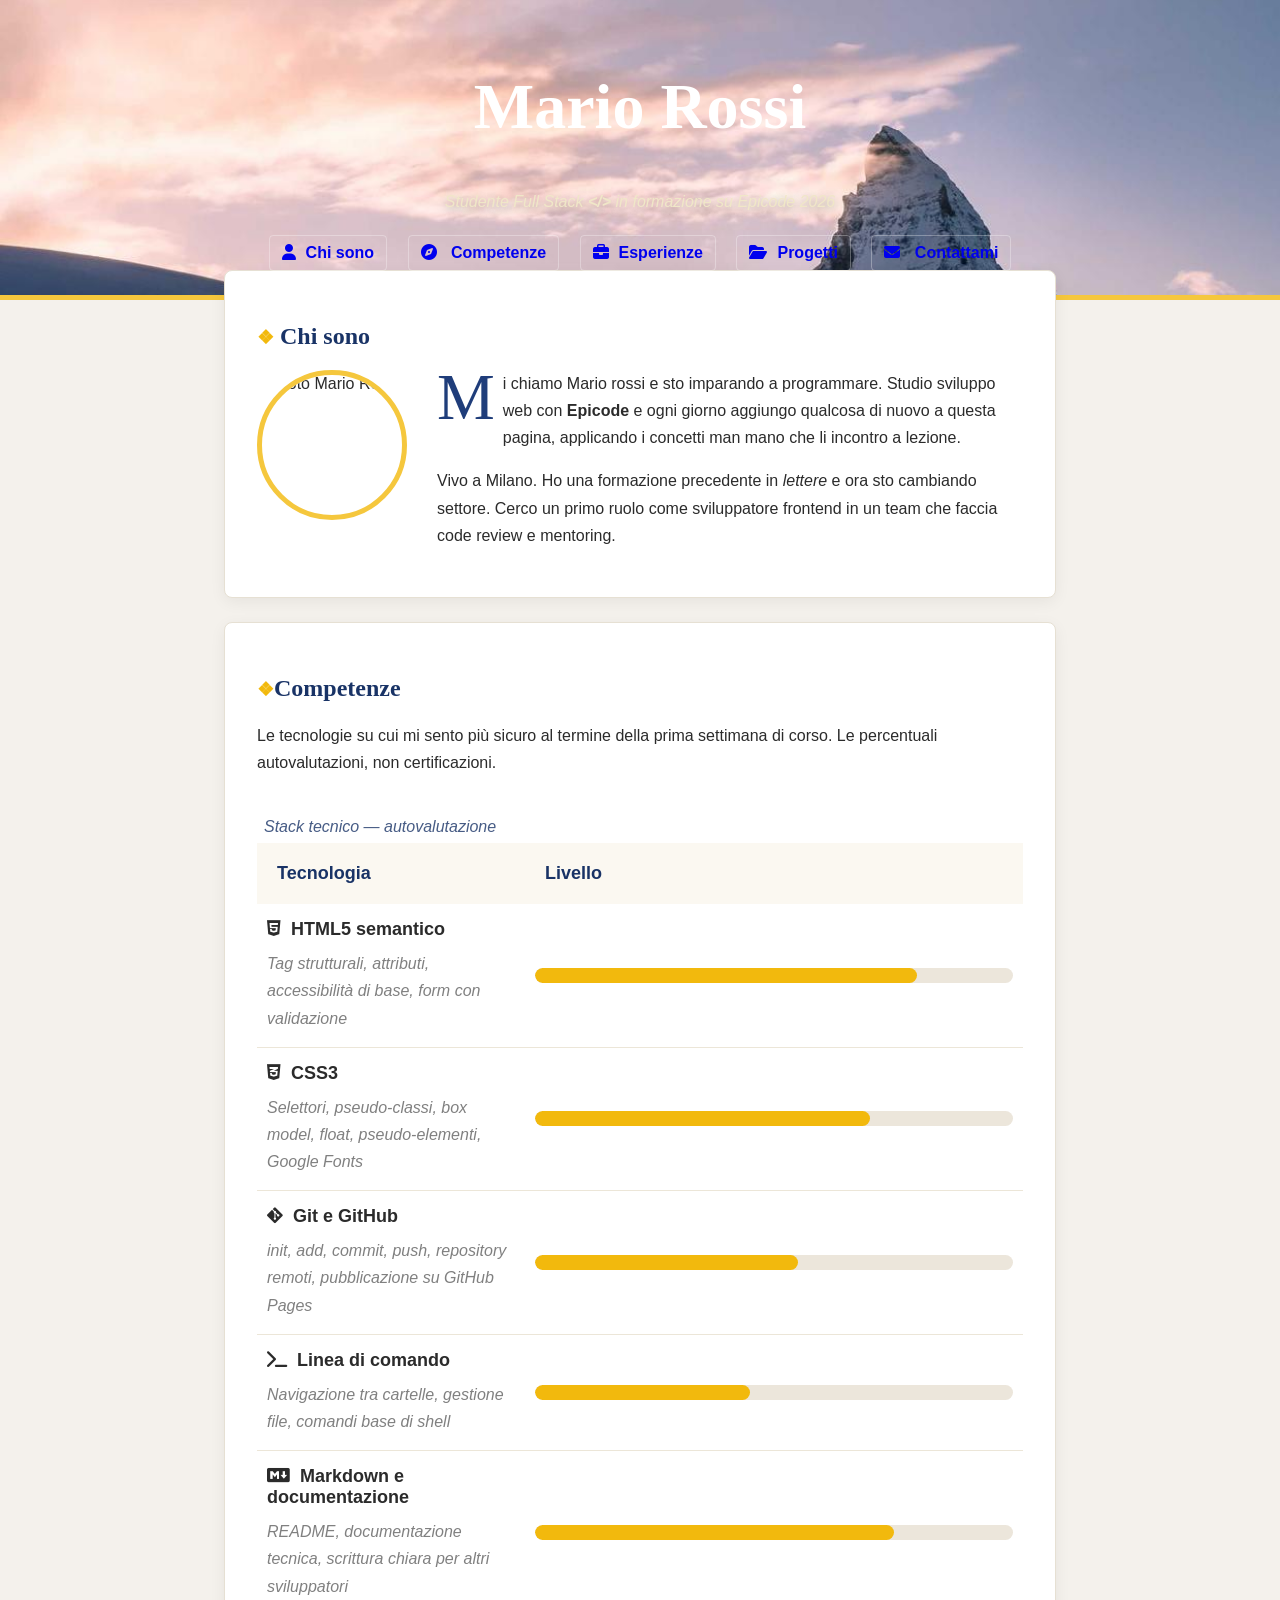
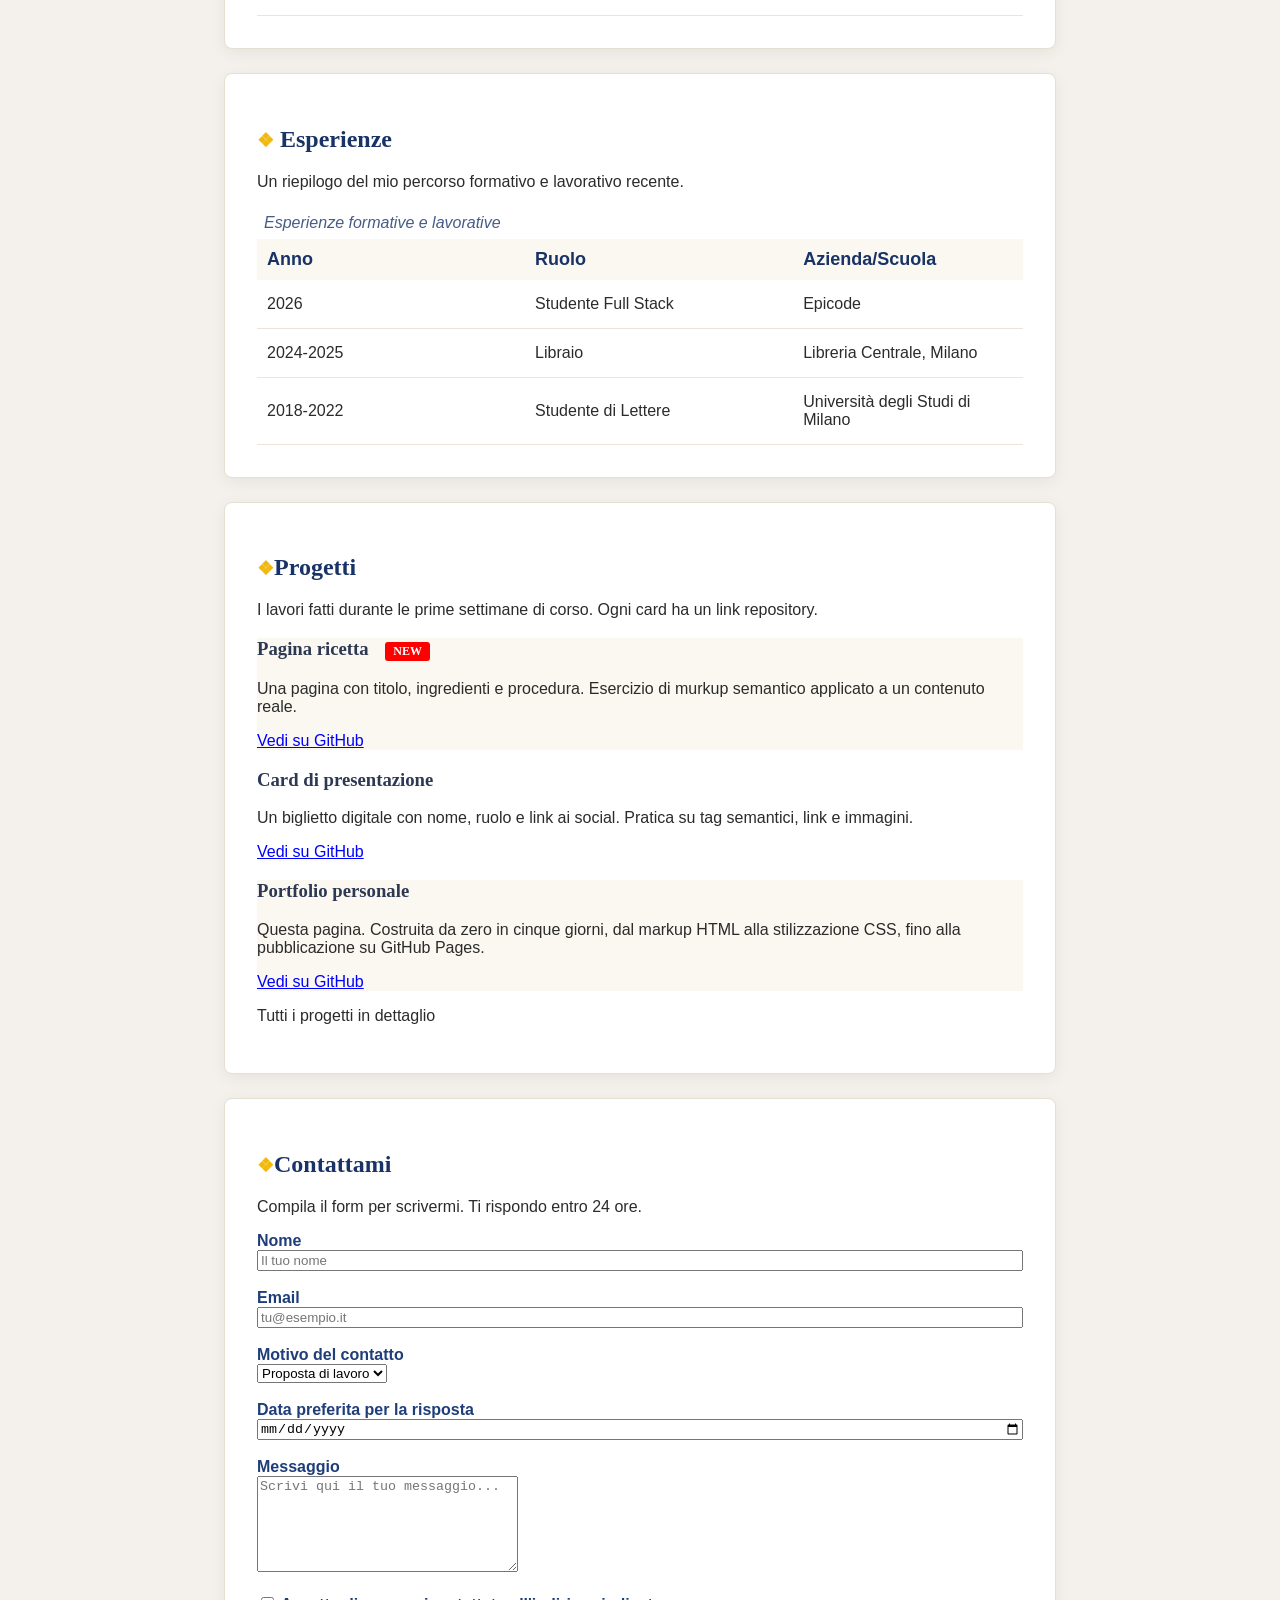
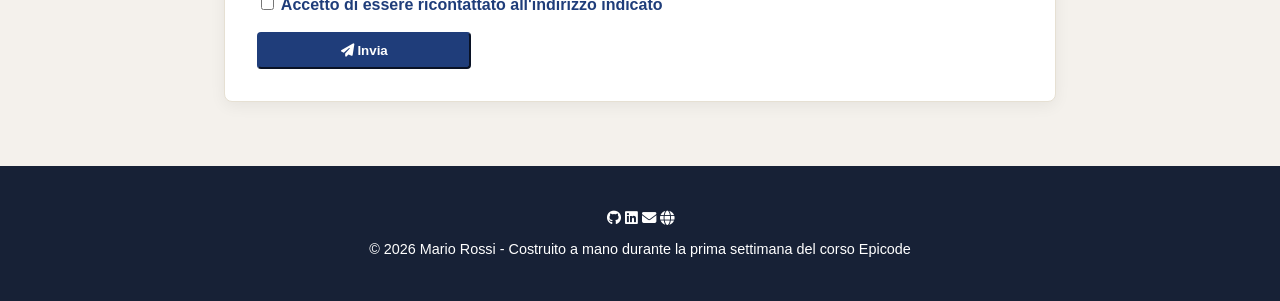
==== commit 933de553: "p1" ====
--- a/index.html
+++ b/index.html
@@ -69,7 +69,7 @@
                     <tbody>
                         <tr>
                             <td>
-                                <b>HTML5 semantico</b>
+                                <b><i class="fa-brands fa-html5"></i>HTML5 semantico</b>
                                 <p>Tag strutturali, attributi, accessibilità
                                     di base, form con validazione</p>
                             </td>
@@ -83,7 +83,7 @@
 
                         <tr>
                             <td>
-                                <b>CSS3</b>
+                                <b><i class="fa-brands fa-css3-alt"></i>CSS3</b>
                                 <p>Selettori, pseudo-classi, box model,
                                     float, pseudo-elementi, Google Fonts</p>
                             </td>
@@ -97,7 +97,7 @@
 
                         <tr>
                             <td>
-                                <b>Git e GitHub</b>
+                                <b><i class="fa-brands fa-git-alt"></i>Git e GitHub</b>
                                 <p>init, add, commit, push, repository remoti,
                                     pubblicazione su GitHub Pages</p>
                             </td>
@@ -111,7 +111,7 @@
 
                         <tr>
                             <td>
-                                <b>Linea di comando</b>
+                                <b><i class="fa-solid fa-terminal"></i>Linea di comando</b>
                                 <p>Navigazione tra cartelle, gestione file,
                                     comandi base di shell</p>
                             </td>
@@ -125,7 +125,7 @@
 
                         <tr>
                             <td>
-                                <b>Markdown e documentazione</b>
+                                <b><i class="fa-brands fa-markdown"></i>Markdown e documentazione</b>
                                 <p>README, documentazione tecnica,
                                     scrittura chiara per altri sviluppatori</p>
                             </td>
@@ -178,7 +178,7 @@
                 </table>
             </div>
         </section>
-        
+
         <section class="sos">
             <h2 id="fourth">Progetti</h2>
             <p> I lavori fatti durante le prime settimane di corso. Ogni card ha un link repository. </p>
--- a/assets/css/style.css
+++ b/assets/css/style.css
@@ -173,6 +173,9 @@
 .competenze td b {
     font-size: 18px;
 }
+.competenze i{
+    padding-right: 10px; 
+}
 
 .competenze td p {
     font-style: italic;
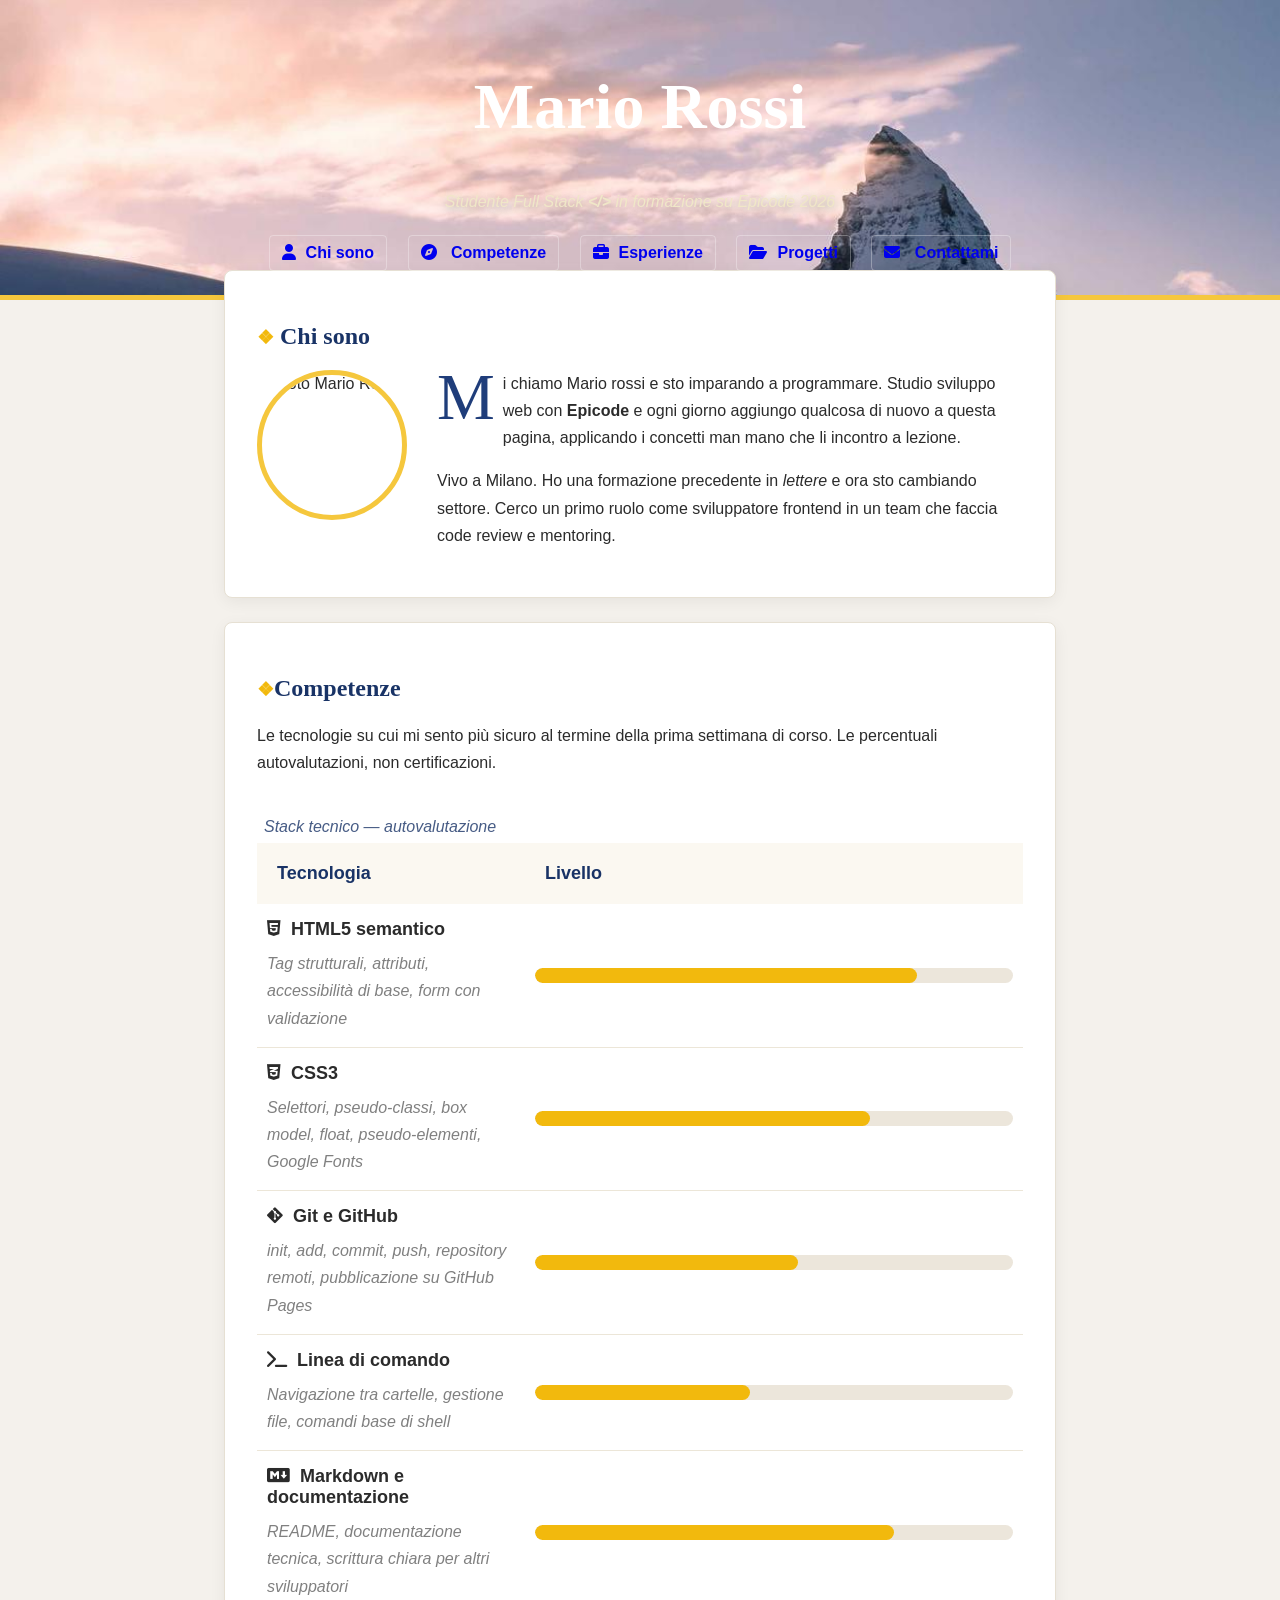
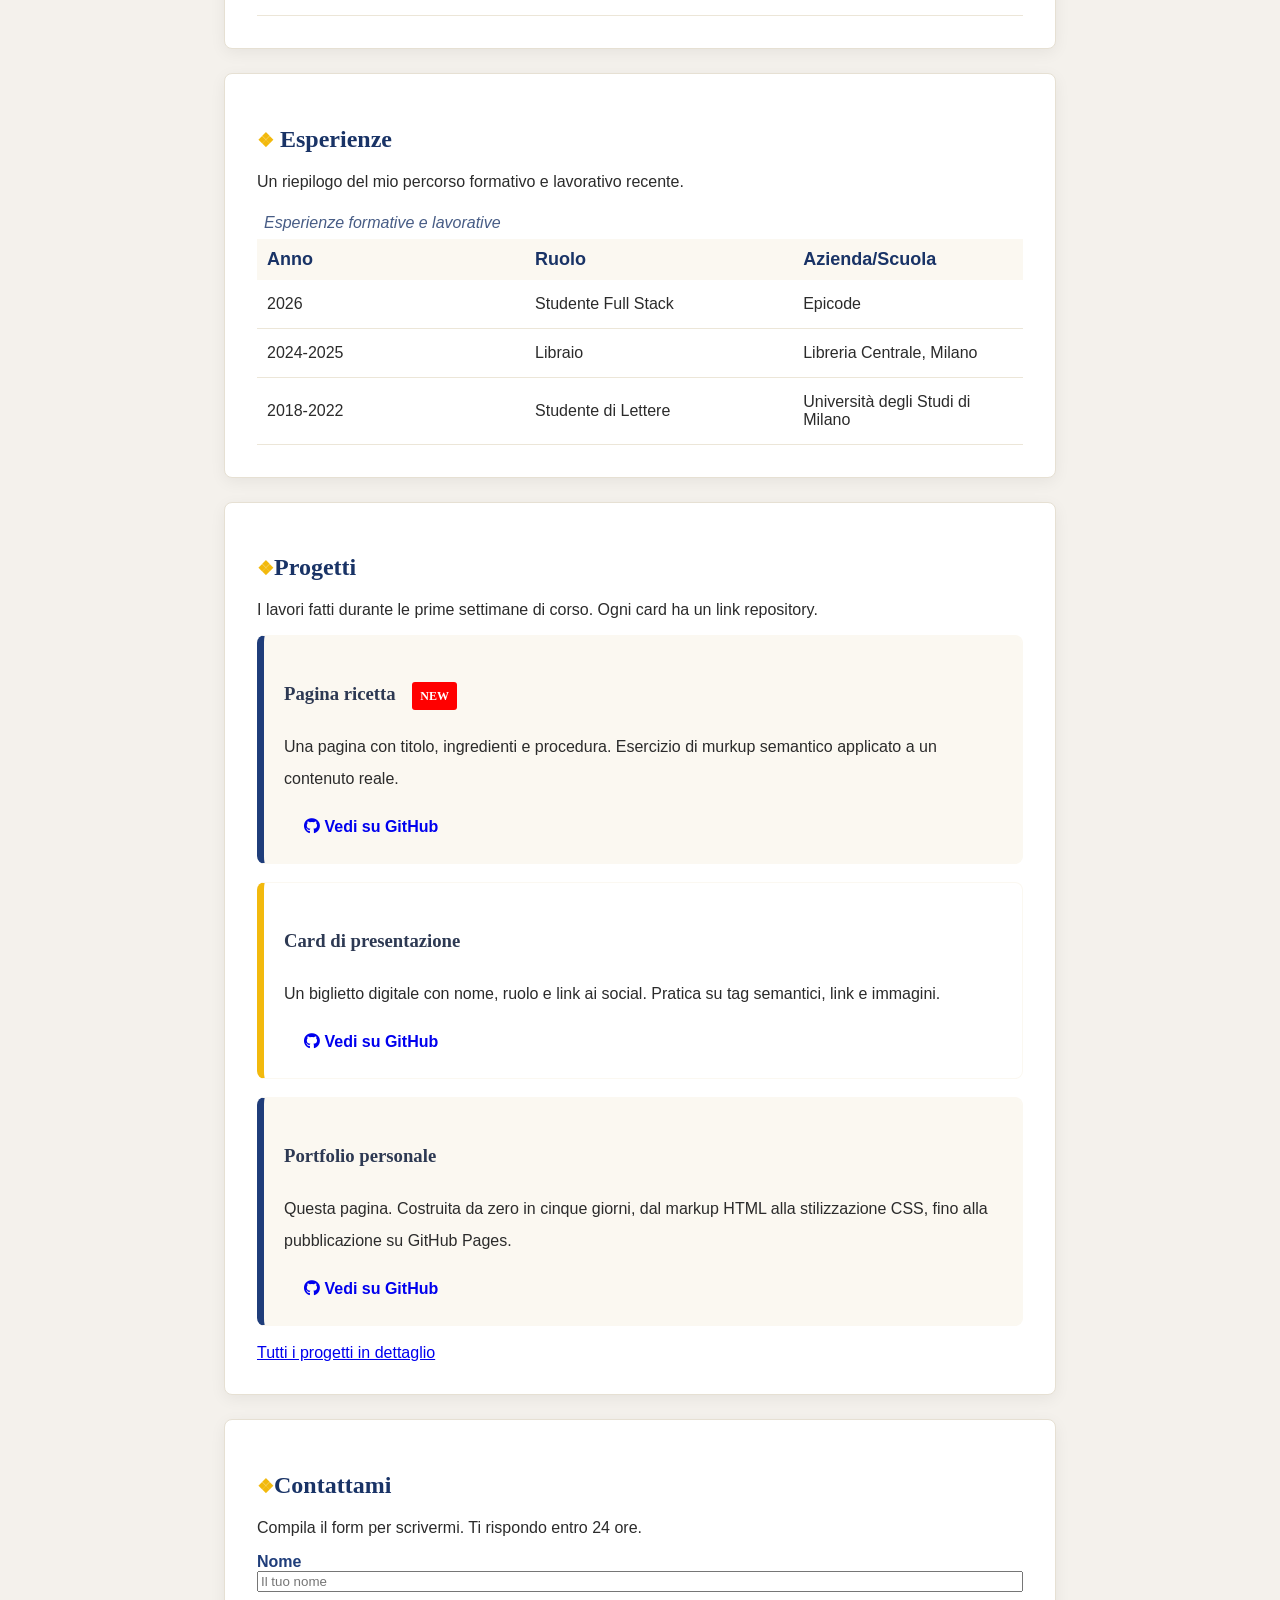
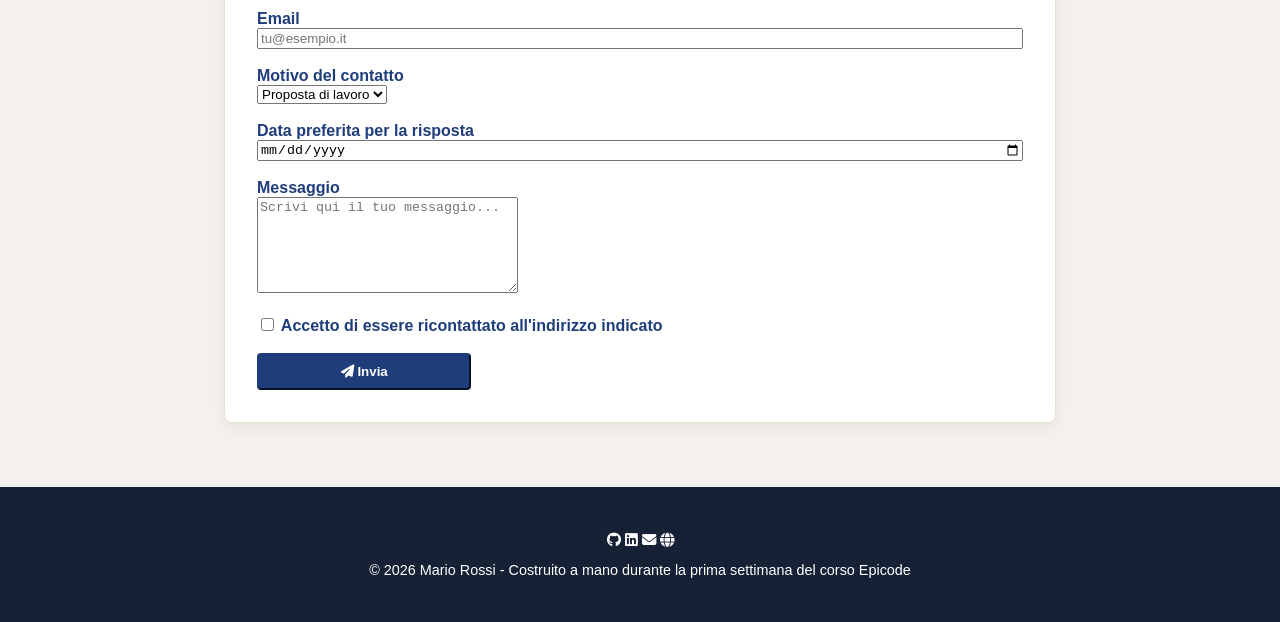
==== commit de1af7d9: "p1" ====
--- a/index.html
+++ b/index.html
@@ -182,27 +182,31 @@
         <section class="sos">
             <h2 id="fourth">Progetti</h2>
             <p> I lavori fatti durante le prime settimane di corso. Ogni card ha un link repository. </p>
-
-            <article class="links">
-                <h3>Pagina ricetta </h3>
-                <p> Una pagina con titolo, ingredienti e procedura.
-                    Esercizio di murkup semantico applicato a un contenuto reale.</p>
-                <a href="javascript:void(0);"> Vedi su GitHub</a>
-            </article>
-
-            <article class="links">
-                <h3>Card di presentazione</h3>
-                <p> Un biglietto digitale con nome, ruolo e link ai social. Pratica su tag semantici, link e immagini.
-                </p>
-                <a href="javascript:void(0);"> Vedi su GitHub</a>
-            </article>
-            <article class="links">
-                <h3>Portfolio personale</h3>
-                <p> Questa pagina. Costruita da zero in cinque giorni, dal markup HTML alla stilizzazione CSS, fino
-                    alla pubblicazione su GitHub Pages. </p>
-                <a href="javascript:void(0);"> Vedi su GitHub</a>
-            </article>
-            <p> Tutti i progetti in dettaglio </p>
+            <div class="progetti">
+                <article class="links">
+                    <h3>Pagina ricetta </h3>
+                    <p> Una pagina con titolo, ingredienti e procedura.
+                        Esercizio di murkup semantico applicato a un contenuto reale.</p>
+                    <a href="javascript:void(0);"><i class="fa-brands fa-github"></i> Vedi su GitHub</a>
+                </article>
+                <br>
+                <article class="links">
+                    <h3>Card di presentazione</h3>
+                    <p> Un biglietto digitale con nome, ruolo e link ai social. Pratica su tag semantici, link e
+                        immagini.
+                    </p>
+                    <a href="javascript:void(0);"><i class="fa-brands fa-github"></i> Vedi su GitHub</a>
+                </article>
+                <br>
+                <article class="links">
+                    <h3>Portfolio personale</h3>
+                    <p> Questa pagina. Costruita da zero in cinque giorni, dal markup HTML alla stilizzazione CSS, fino
+                        alla pubblicazione su GitHub Pages. </p>
+                    <a href="javascript:void(0);"><i class="fa-brands fa-github"></i> Vedi su GitHub</a>
+                </article>
+            </div>
+            <br>
+            <a href="javascript:void(0);"> Tutti i progetti in dettaglio </a>
         </section>
         <section class="sos">
             <h2 id="fifth">Contattami</h2>
--- a/assets/css/style.css
+++ b/assets/css/style.css
@@ -129,7 +129,7 @@
     color: white;
 }
 
-nav a:hover{
+nav a:hover {
     color: #1F3D7A;
 }
 
@@ -173,13 +173,14 @@
 .competenze td b {
     font-size: 18px;
 }
-.competenze i{
-    padding-right: 10px; 
+
+.competenze i {
+    padding-right: 10px;
 }
 
 .competenze td p {
     font-style: italic;
-    color: grey ;
+    color: grey;
     line-height: 1.7;
     margin-top: 10px;
     margin-bottom: 0;
@@ -219,24 +220,26 @@
     width: 75%;
 }
 
-.esperienze table{
-   border-collapse: collapse;
-}
-
-.esperienze caption{
+.esperienze table {
+    border-collapse: collapse;
+}
+
+.esperienze caption {
     font-style: italic;
     text-align: left;
     margin: 7px;
     color: hsl(220, 30%, 40%);
 }
+
 .esperienze th {
     background-color: #fbf8f1;
     color: hsl(220, 60%, 25%);
     padding: 10px;
-    width:35%;
+    width: 35%;
     text-align: left;
     font-size: 18px;
 }
+
 .esperienze td {
     padding: 15px 10px;
     border-bottom: 1px solid #ece6d8;
@@ -245,6 +248,15 @@
 
 .links:nth-of-type(odd) {
     background-color: #fbf8f1;
+    border: 1px solid#fbf8f1;
+    border-left: 7px solid hsl(220, 60%, 30%);
+    border-radius: 8px;
+}
+
+.links:nth-of-type(even) {
+    border: 1px solid#fbf8f1;
+    border-left: 7px solid hsl(45, 90%, 50%);
+    border-radius: 8px;
 }
 
 .links:first-of-type h3::after {
@@ -258,13 +270,23 @@
     font-size: 0.75rem;
 }
 
-.links a:link,
-a:visited {
-    color: blue;
+.links {
+    padding: 20px;
+    line-height: 2;
+}
+
+.links a {
+    font-weight: bold;
+    text-decoration: none;
+    padding: 20px;
+}
+
+.links a:visited {
+    color: hsl(220, 60%, 30%);
 }
 
 .links a:hover {
-    color: red;
+    color: hsl(220, 60%, 45%);
 }
 
 button {
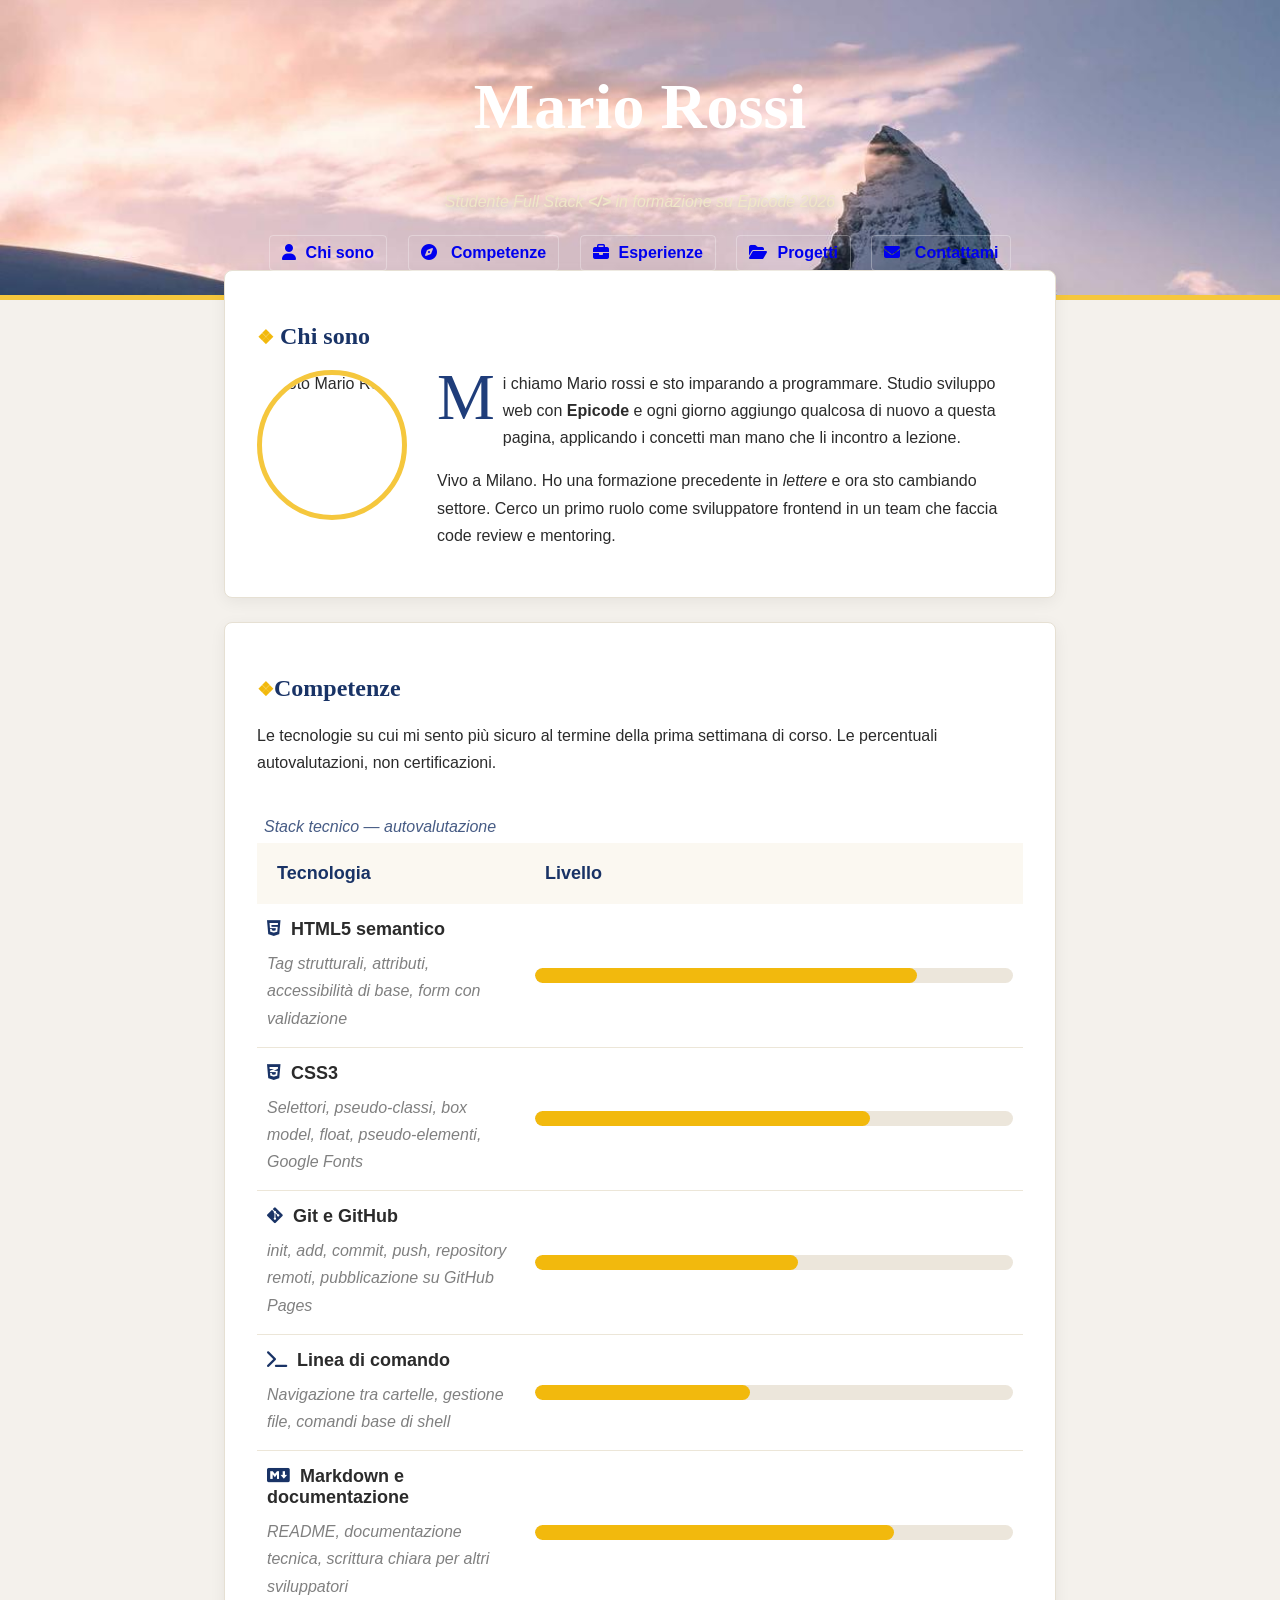
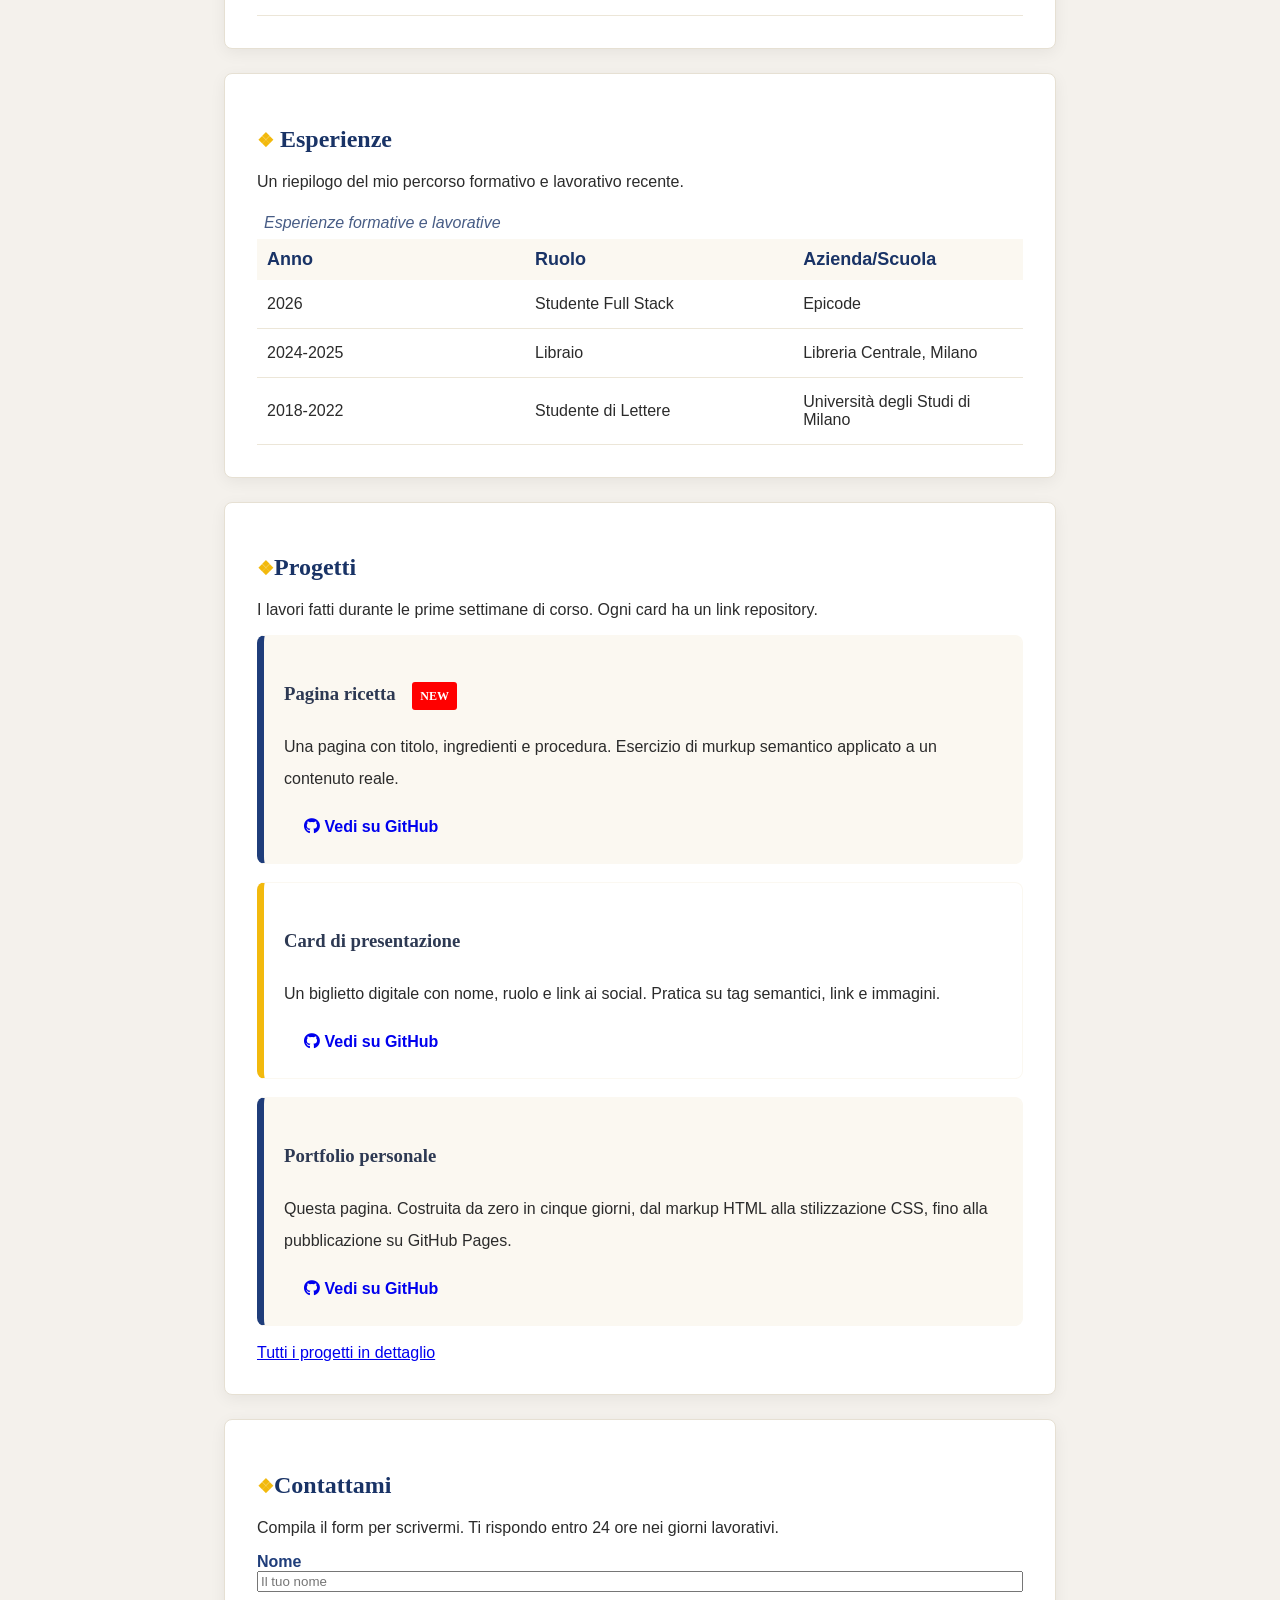
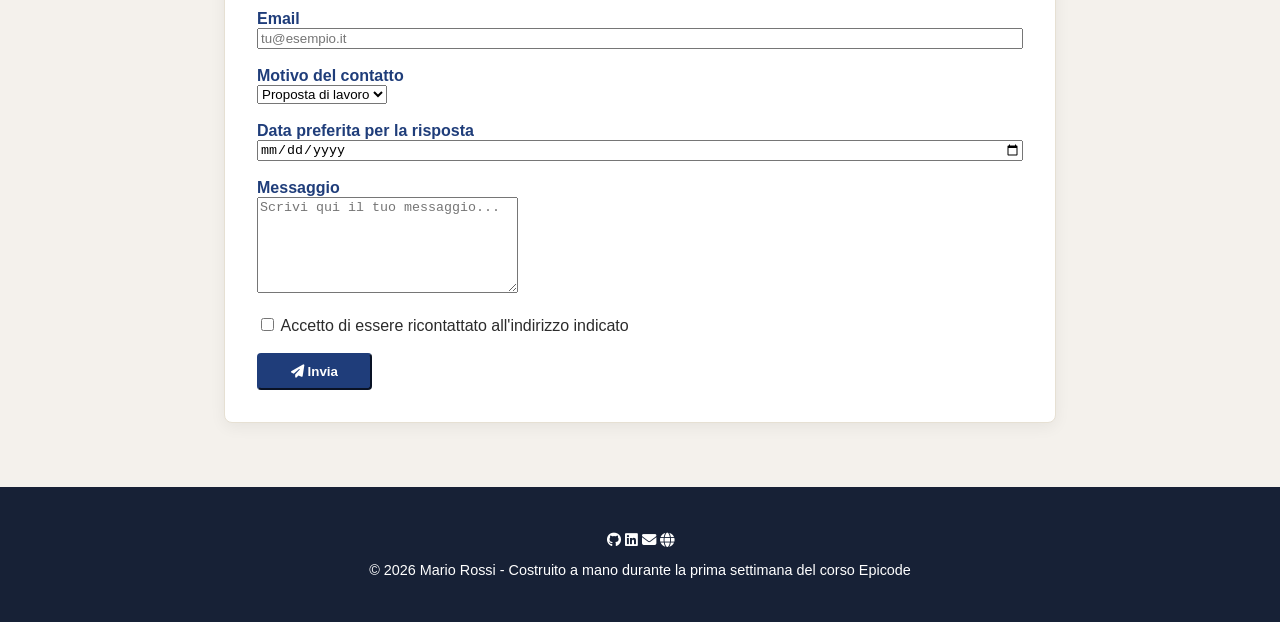
==== commit d82847f5: "p1" ====
--- a/index.html
+++ b/index.html
@@ -210,7 +210,7 @@
         </section>
         <section class="sos">
             <h2 id="fifth">Contattami</h2>
-            <p> Compila il form per scrivermi. Ti rispondo entro 24 ore.</p>
+            <p> Compila il form per scrivermi. Ti rispondo entro 24 ore nei giorni lavorativi.</p>
 
             <div class="form">
                 <form>
@@ -250,7 +250,7 @@
                 <br><br>
             </div>
 
-            <div class="form">
+            <div class="box">
                 <!-- checkbox -->
                 <input type="checkbox" id="consenso" name="consenso" />
                 <label for="consenso"> Accetto di essere ricontattato all'indirizzo indicato</label>
--- a/assets/css/style.css
+++ b/assets/css/style.css
@@ -176,6 +176,7 @@
 
 .competenze i {
     padding-right: 10px;
+    color:hsl(220, 60%, 25%);
 }
 
 .competenze td p {
@@ -295,7 +296,7 @@
     font-weight: bold;
     border-radius: 4px;
     font-family: 'Inter', Arial, sans-serif;
-    width: 28%;
+    width: 15%;
     padding: 9px;
     color: #ffffff
 }
@@ -314,10 +315,9 @@
     width: 100%;
 }
 
-.form input[type="checkbox"] {
+.box {
     width: auto;
 }
-
 
 #site-footer {
     background-color: #172136;
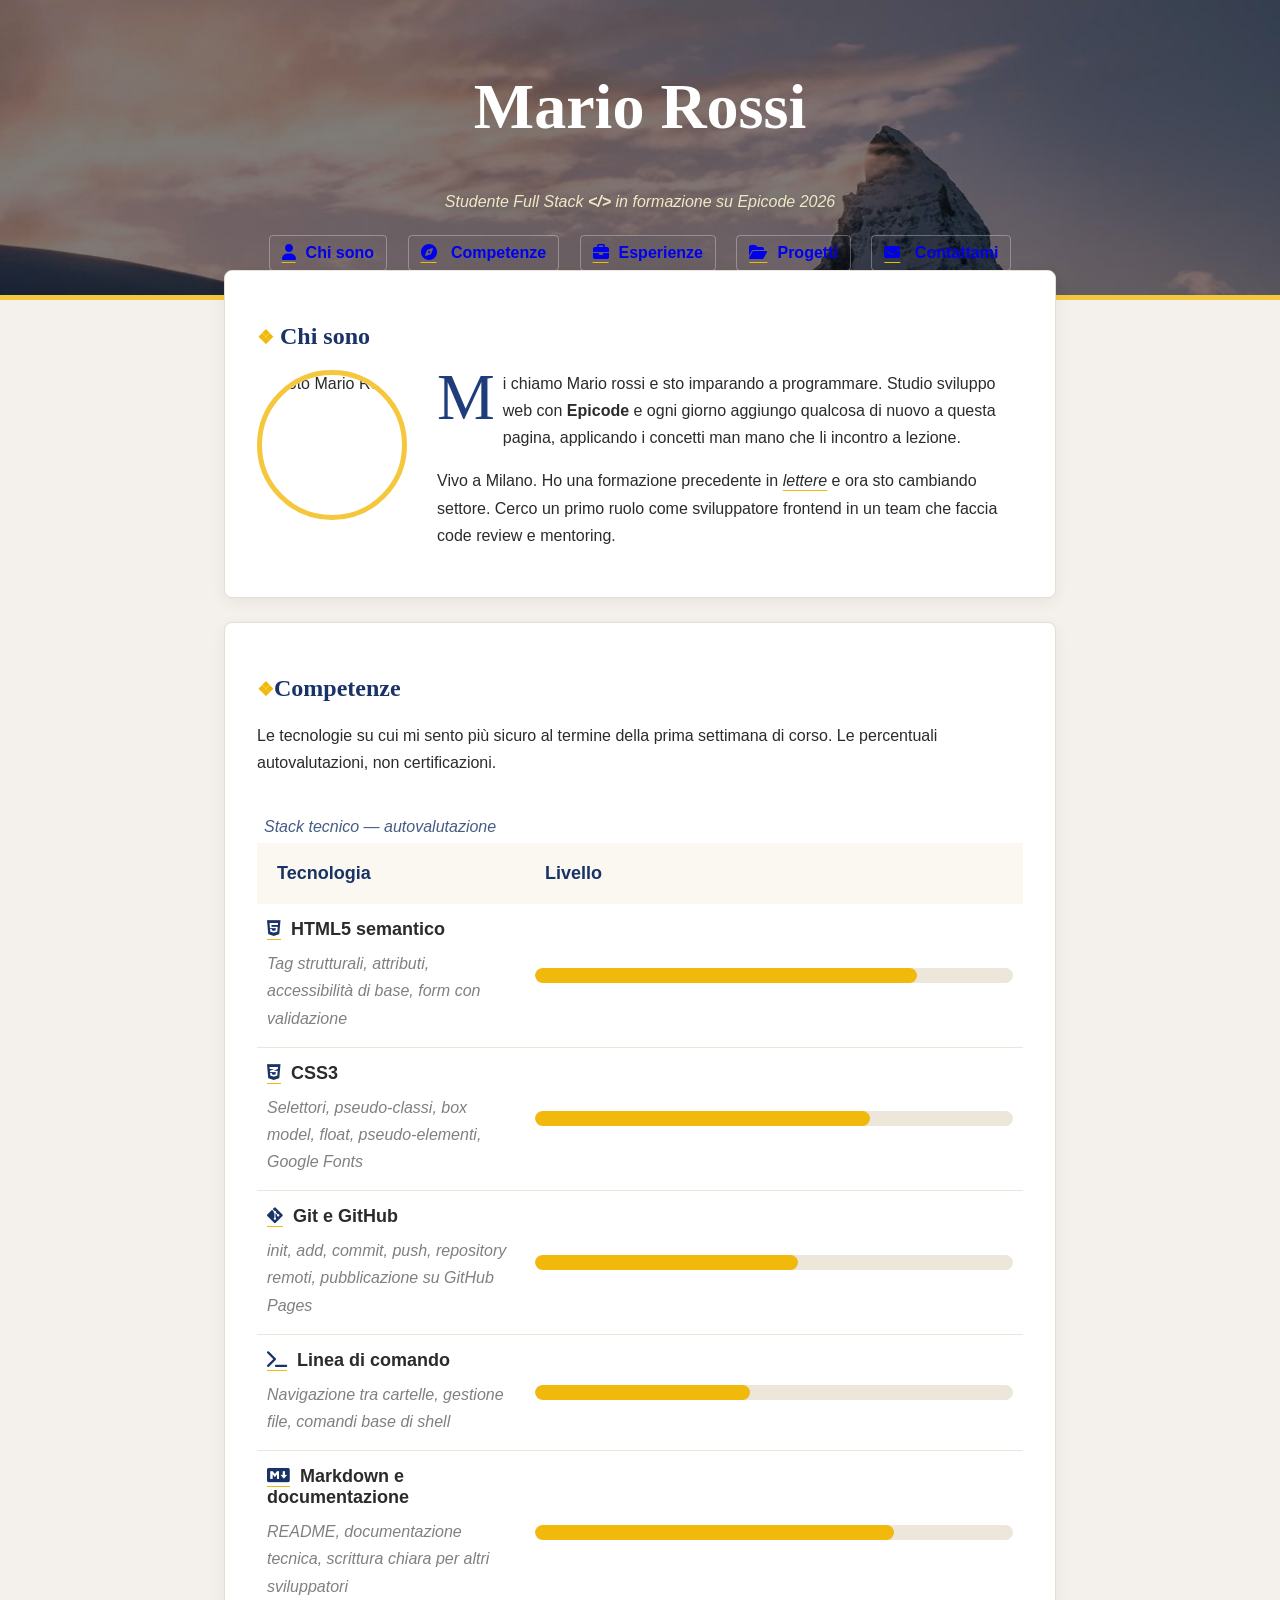
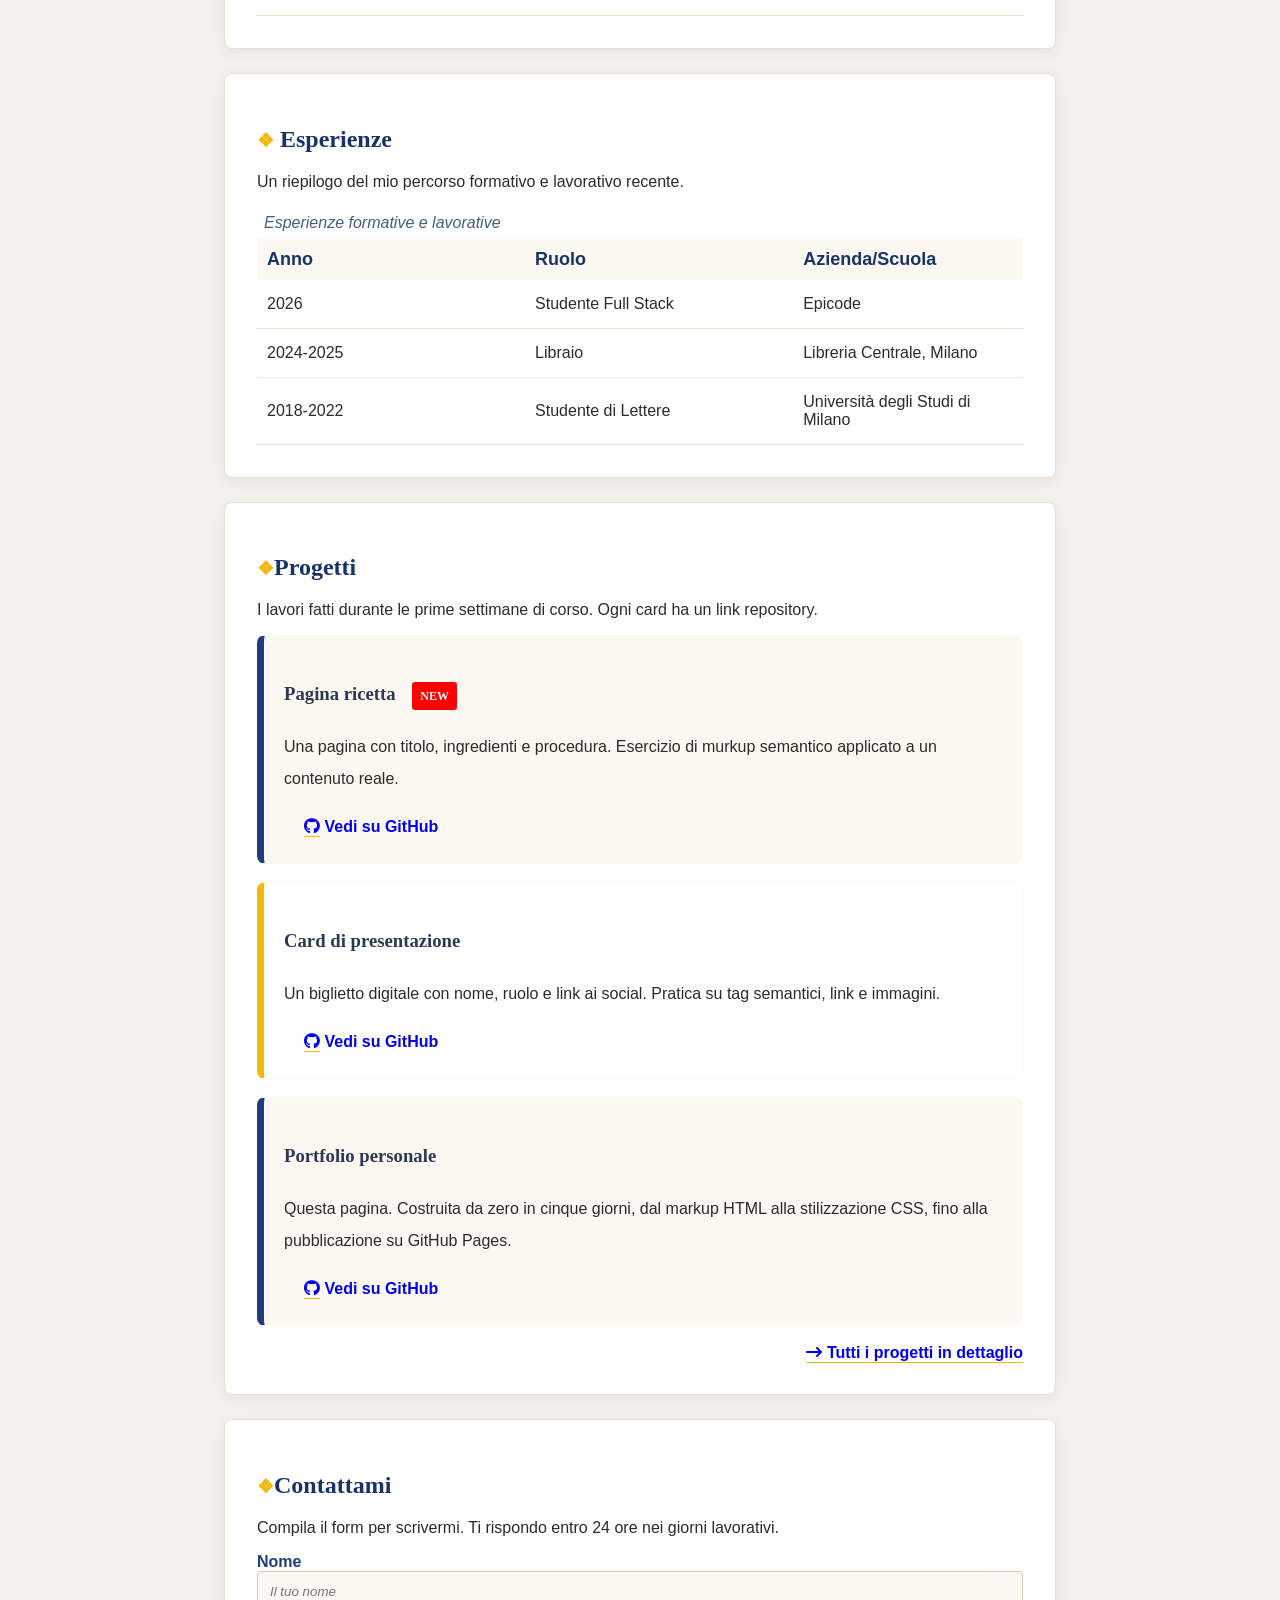
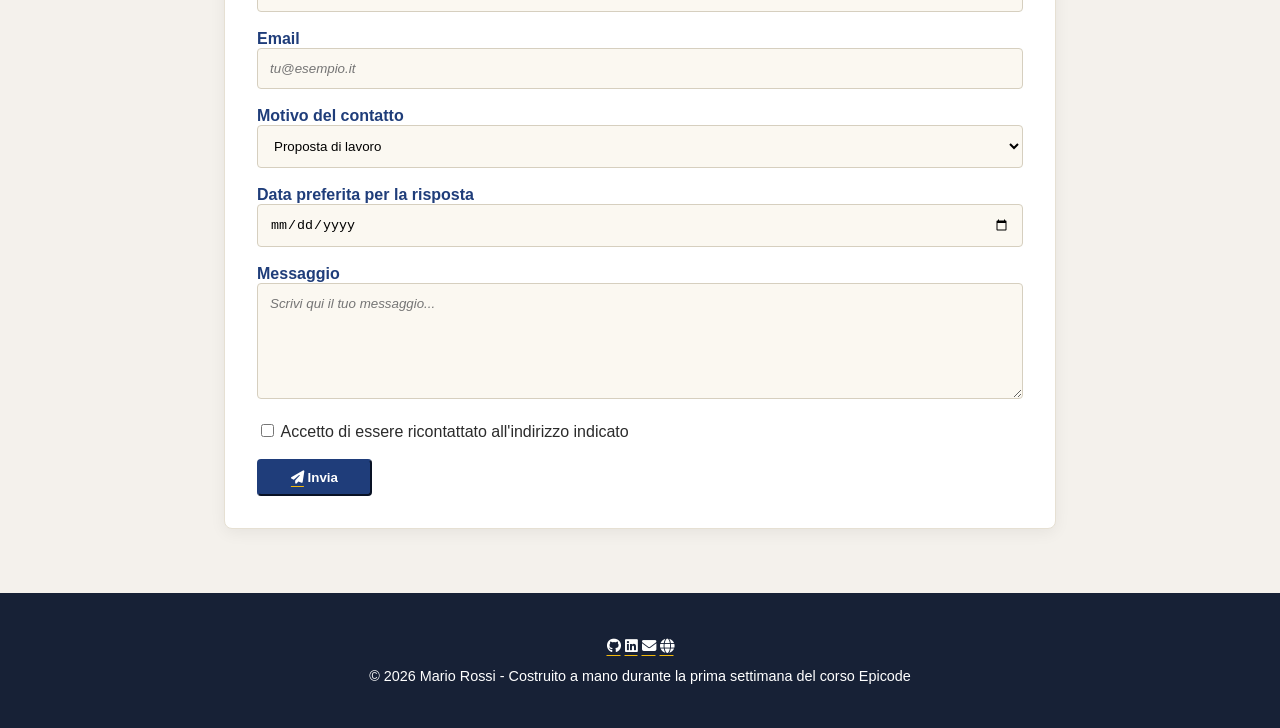
==== commit 18744d20: "p1" ====
--- a/index.html
+++ b/index.html
@@ -206,7 +206,9 @@
                 </article>
             </div>
             <br>
-            <a href="javascript:void(0);"> Tutti i progetti in dettaglio </a>
+            <div class="freccia">
+            <a href="javascript:void(0);"> <i class="fa-solid fa-arrow-right-long"></i>
+                Tutti i progetti in dettaglio </a></div>
         </section>
         <section class="sos">
             <h2 id="fifth">Contattami</h2>
--- a/assets/css/style.css
+++ b/assets/css/style.css
@@ -20,7 +20,7 @@
 }
 
 header {
-    background-image: url('../img/img1.jpg');
+    background-image: linear-gradient(rgba(0, 0, 0, 0.5), rgba(0, 0, 0, 0.5)), url('../img/img1.jpg');
     background-size: cover;
     background-position: center;
     border-bottom: 5px solid hsl(45, 90%, 60%);
@@ -176,7 +176,7 @@
 
 .competenze i {
     padding-right: 10px;
-    color:hsl(220, 60%, 25%);
+    color: hsl(220, 60%, 25%);
 }
 
 .competenze td p {
@@ -290,6 +290,19 @@
     color: hsl(220, 60%, 45%);
 }
 
+.freccia {
+    color: hsl(220, 60%, 45%);
+    font-weight: bold;
+    text-align: right;
+    display: block;
+}
+
+.freccia a, i {
+    text-decoration: underline;
+    text-decoration-color: hsl(45, 90%, 50%);
+    text-underline-offset: 4px;
+}
+
 button {
     background-color: hsl(220, 60%, 30%);
     border-color: hsl(220, 60%, 30%);
@@ -311,8 +324,20 @@
     font-weight: bold;
 }
 
-.form input {
+.form input::placeholder,
+.form textarea::placeholder {
+    font-family: 'Inter', Arial, sans-serif;
+    font-style: italic;
+}
+
+.form input,
+.form textarea,
+.form select {
     width: 100%;
+    padding: 12px;
+    border: 1px solid #d6cfbf;
+    border-radius: 4px;
+    background-color: #fbf8f1;
 }
 
 .box {
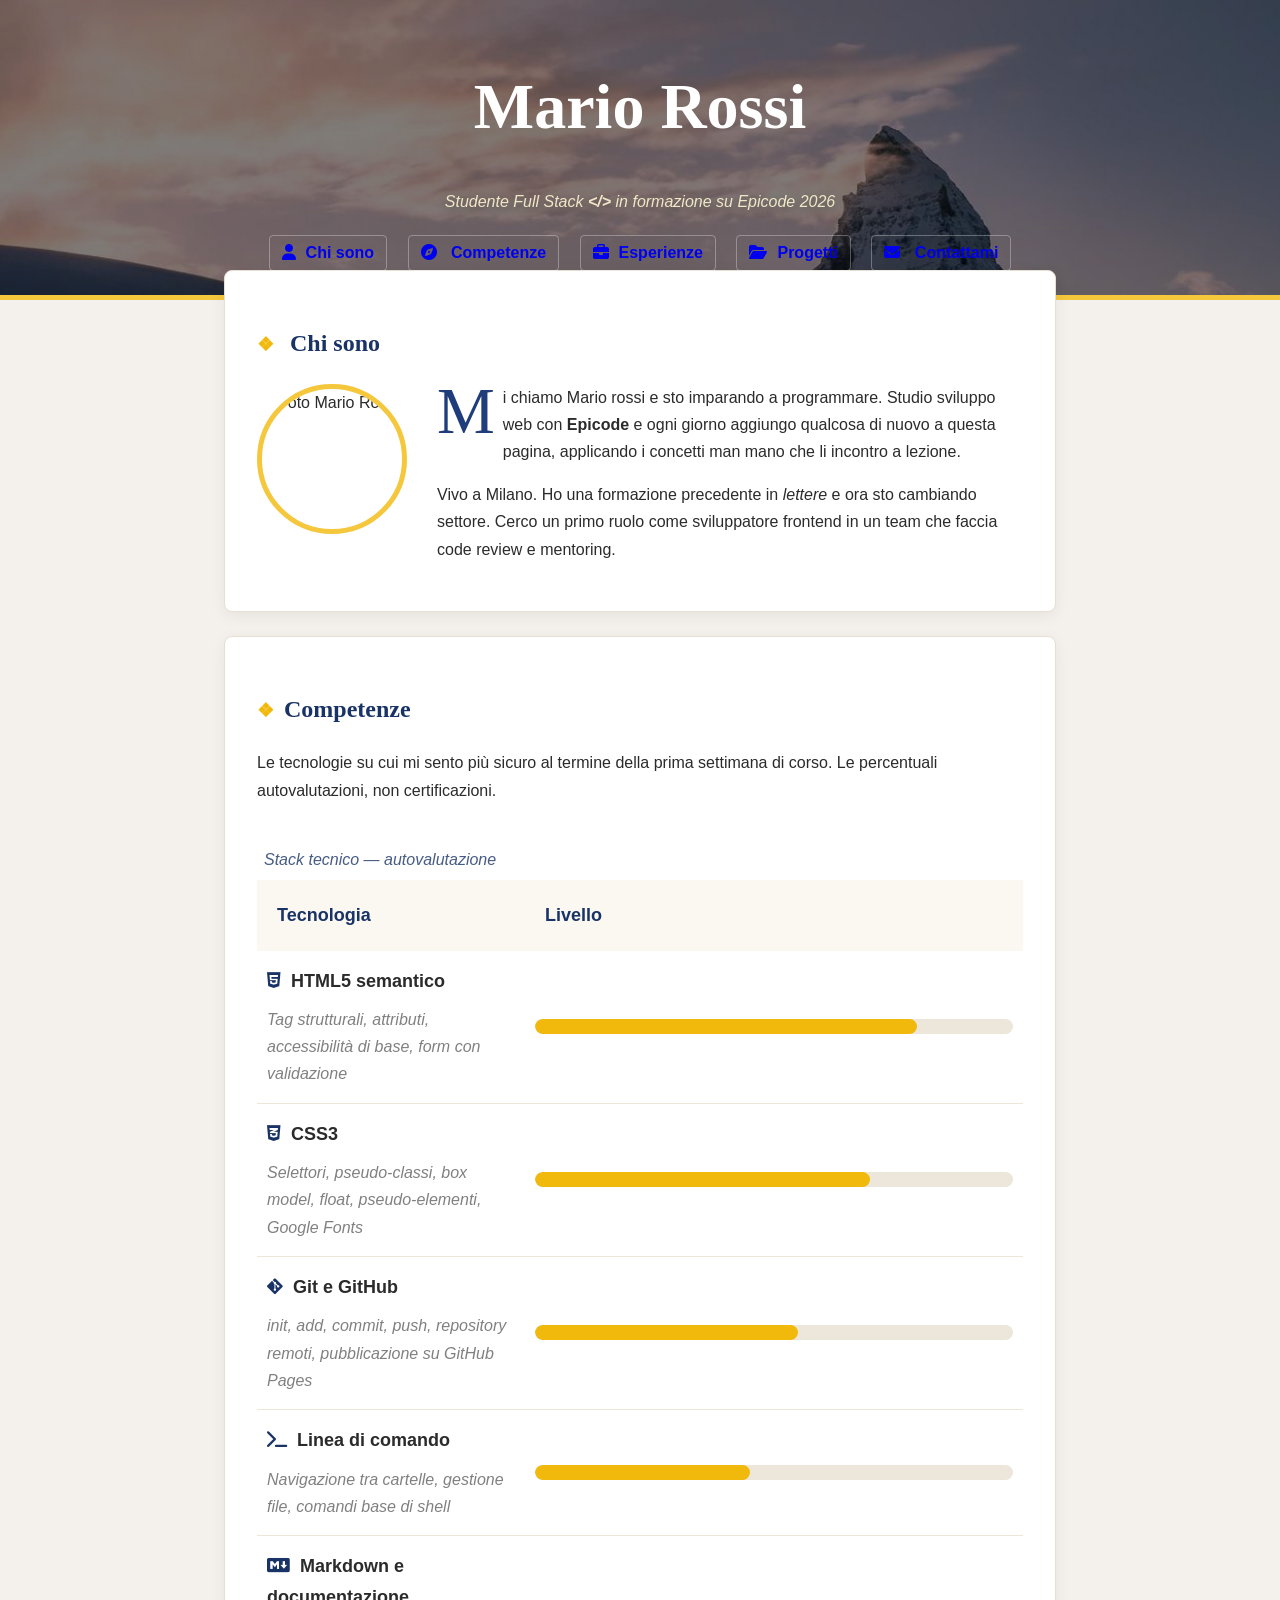
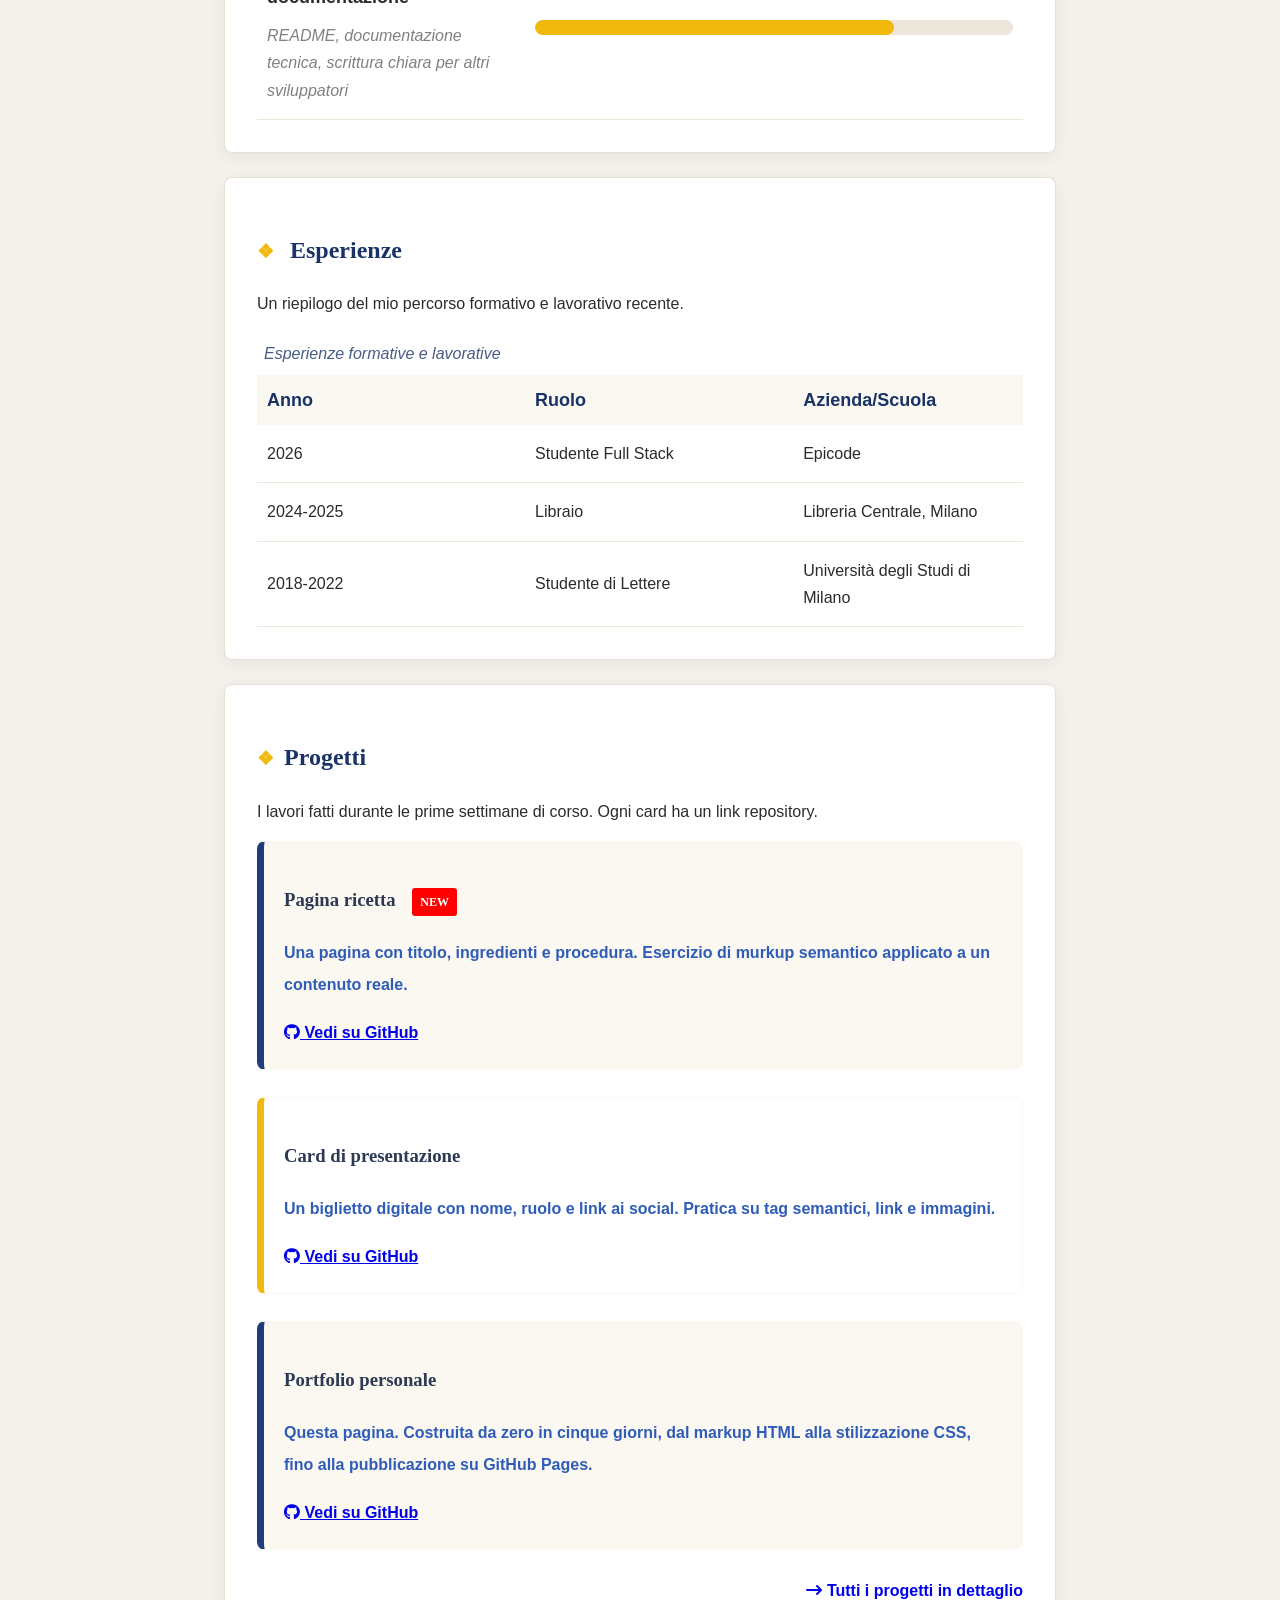
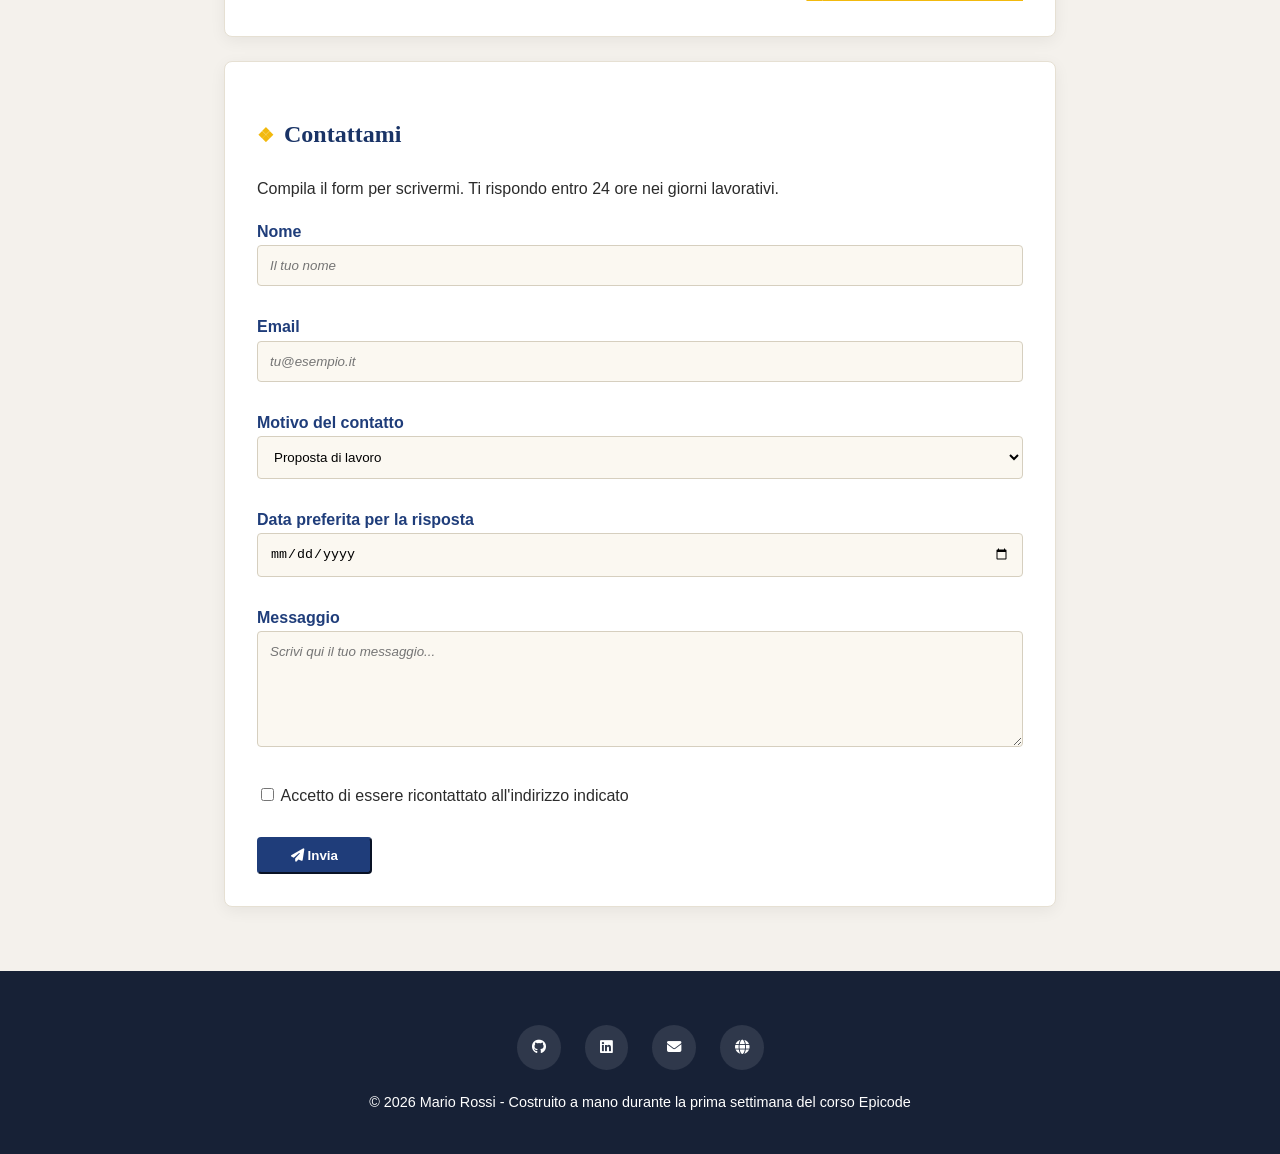
==== commit f5b46169: "p1" ====
--- a/index.html
+++ b/index.html
@@ -207,8 +207,9 @@
             </div>
             <br>
             <div class="freccia">
-            <a href="javascript:void(0);"> <i class="fa-solid fa-arrow-right-long"></i>
-                Tutti i progetti in dettaglio </a></div>
+                <a href="progetti.html"> <i class="fa-solid fa-arrow-right-long"></i>
+                    Tutti i progetti in dettaglio </a>
+            </div>
         </section>
         <section class="sos">
             <h2 id="fifth">Contattami</h2>
--- a/assets/css/style.css
+++ b/assets/css/style.css
@@ -48,12 +48,13 @@
     text-shadow: 0 3px 10px rgba(0, 0, 0, 0.4);
 }
 
-.sos {
+.sos, .projects {
     background-color: white;
     padding: 32px;
     margin: 24px;
     border: 1px solid #e6e0d3;
     border-radius: 8px;
+    line-height: 1.7;
     box-shadow: 0 4px 16px rgba(0, 0, 0, 0.06);
 }
 
@@ -65,6 +66,7 @@
     content: '\2756';
     color: hsl(45, 90%, 50%);
     font-size: 0.8em;
+    margin-right: 10px;
 }
 
 h2 {
@@ -86,11 +88,6 @@
     margin-bottom: 10px;
 }
 
-.chiSono p {
-    line-height: 1.7;
-    margin-bottom: 20 px;
-}
-
 .lettera {
     float: left;
     margin-right: 8px;
@@ -276,17 +273,17 @@
     line-height: 2;
 }
 
-.links a {
+.links, .projects a {
     font-weight: bold;
     text-decoration: none;
     padding: 20px;
 }
 
-.links a:visited {
+.links, .projects a:visited {
     color: hsl(220, 60%, 30%);
 }
 
-.links a:hover {
+.links, .projects a:hover {
     color: hsl(220, 60%, 45%);
 }
 
@@ -297,7 +294,8 @@
     display: block;
 }
 
-.freccia a, i {
+.freccia a,
+.freccia i {
     text-decoration: underline;
     text-decoration-color: hsl(45, 90%, 50%);
     text-underline-offset: 4px;
@@ -344,6 +342,15 @@
     width: auto;
 }
 
+#site-footer i {
+    display: inline-block;
+    border: rgba(255, 255, 255, 0.1);
+    background-color: rgba(255, 255, 255, 0.1);
+    padding: 15px;
+    margin: 10px;
+    border-radius: 50%;
+}
+
 #site-footer {
     background-color: #172136;
     color: #ffffff;
